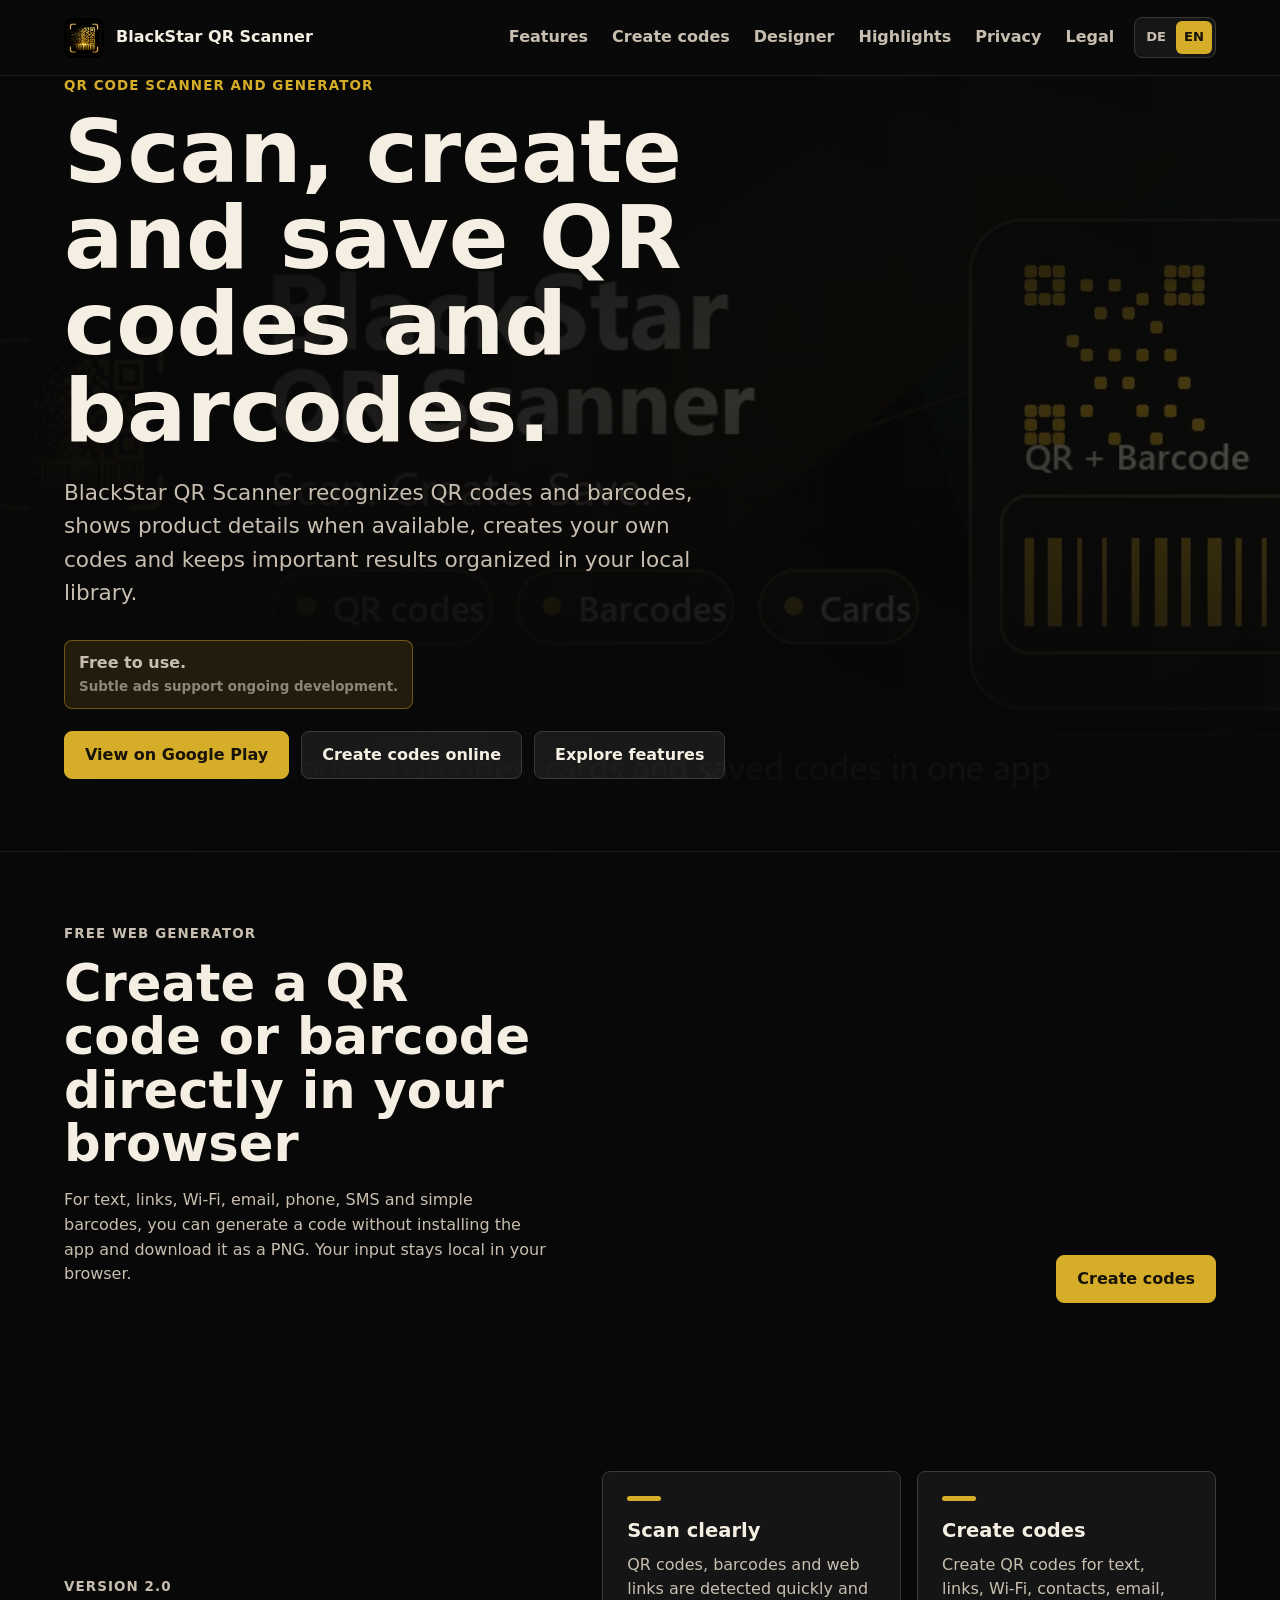
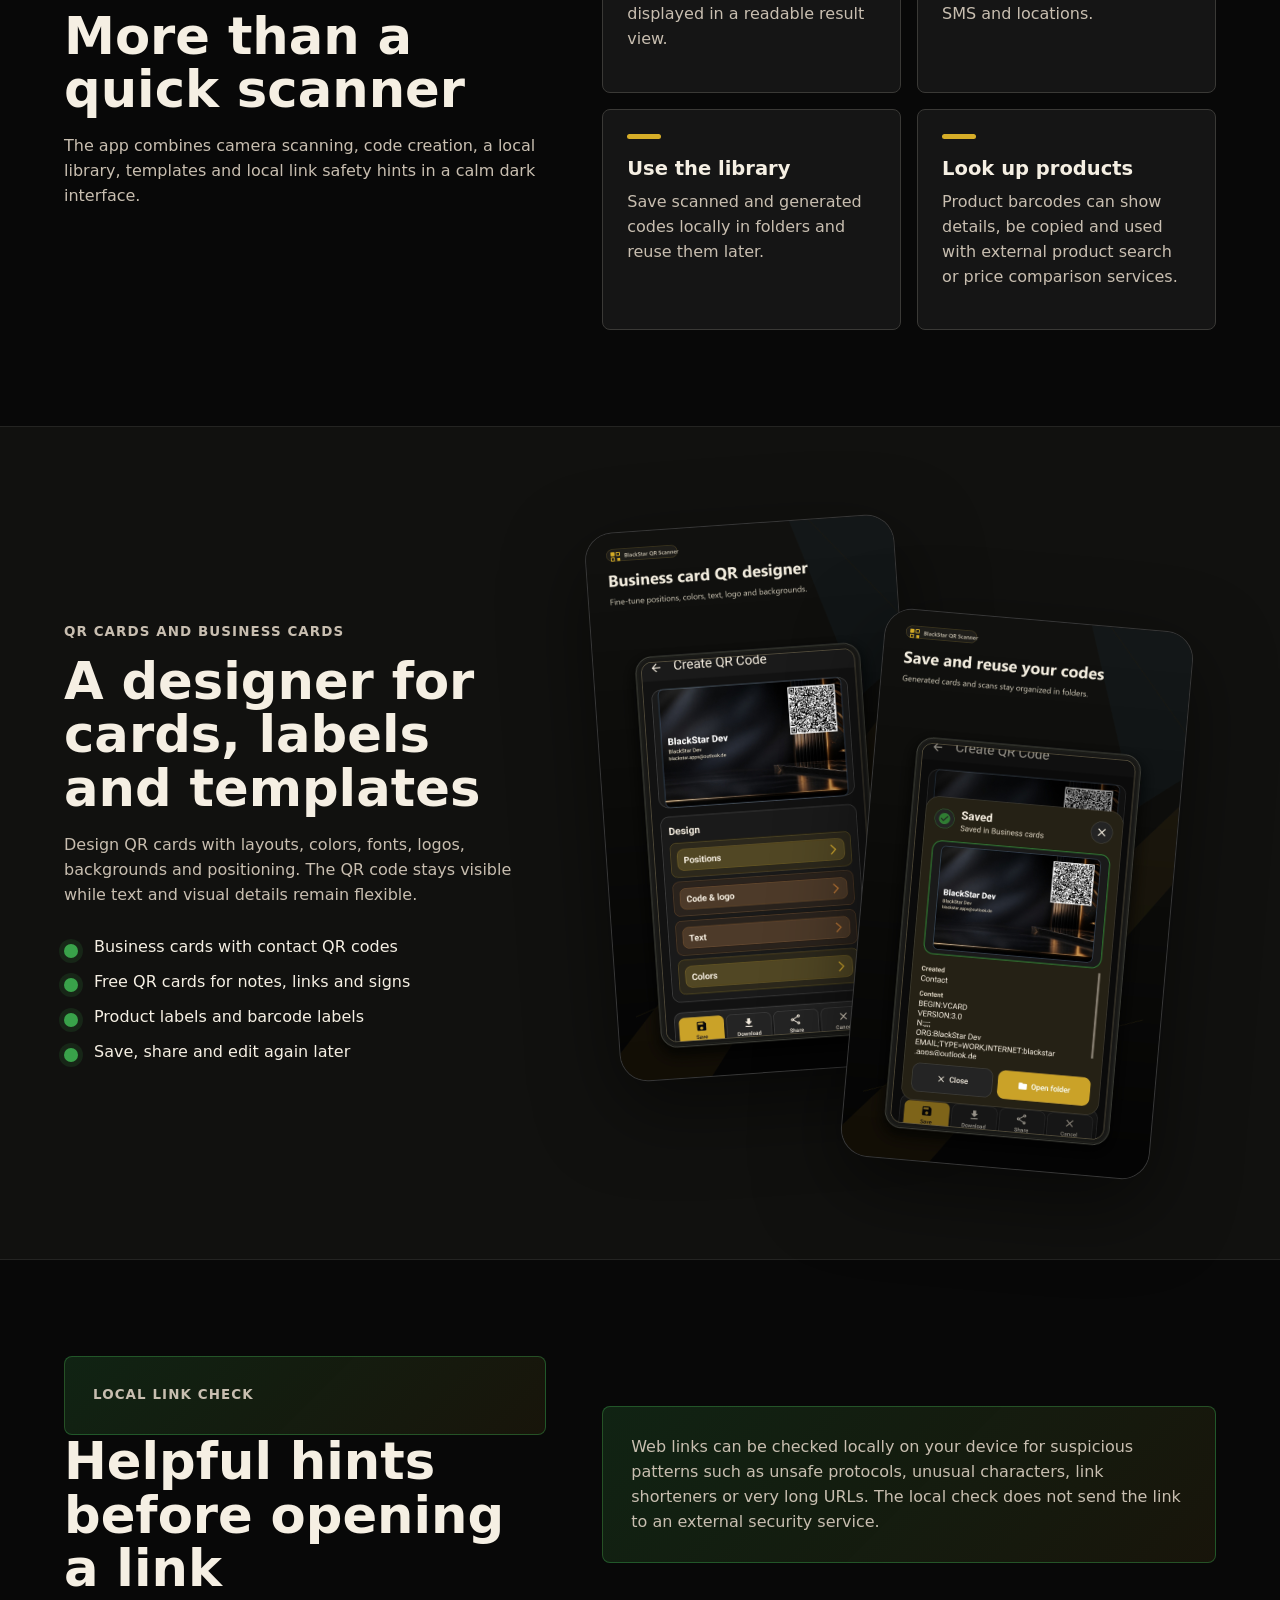
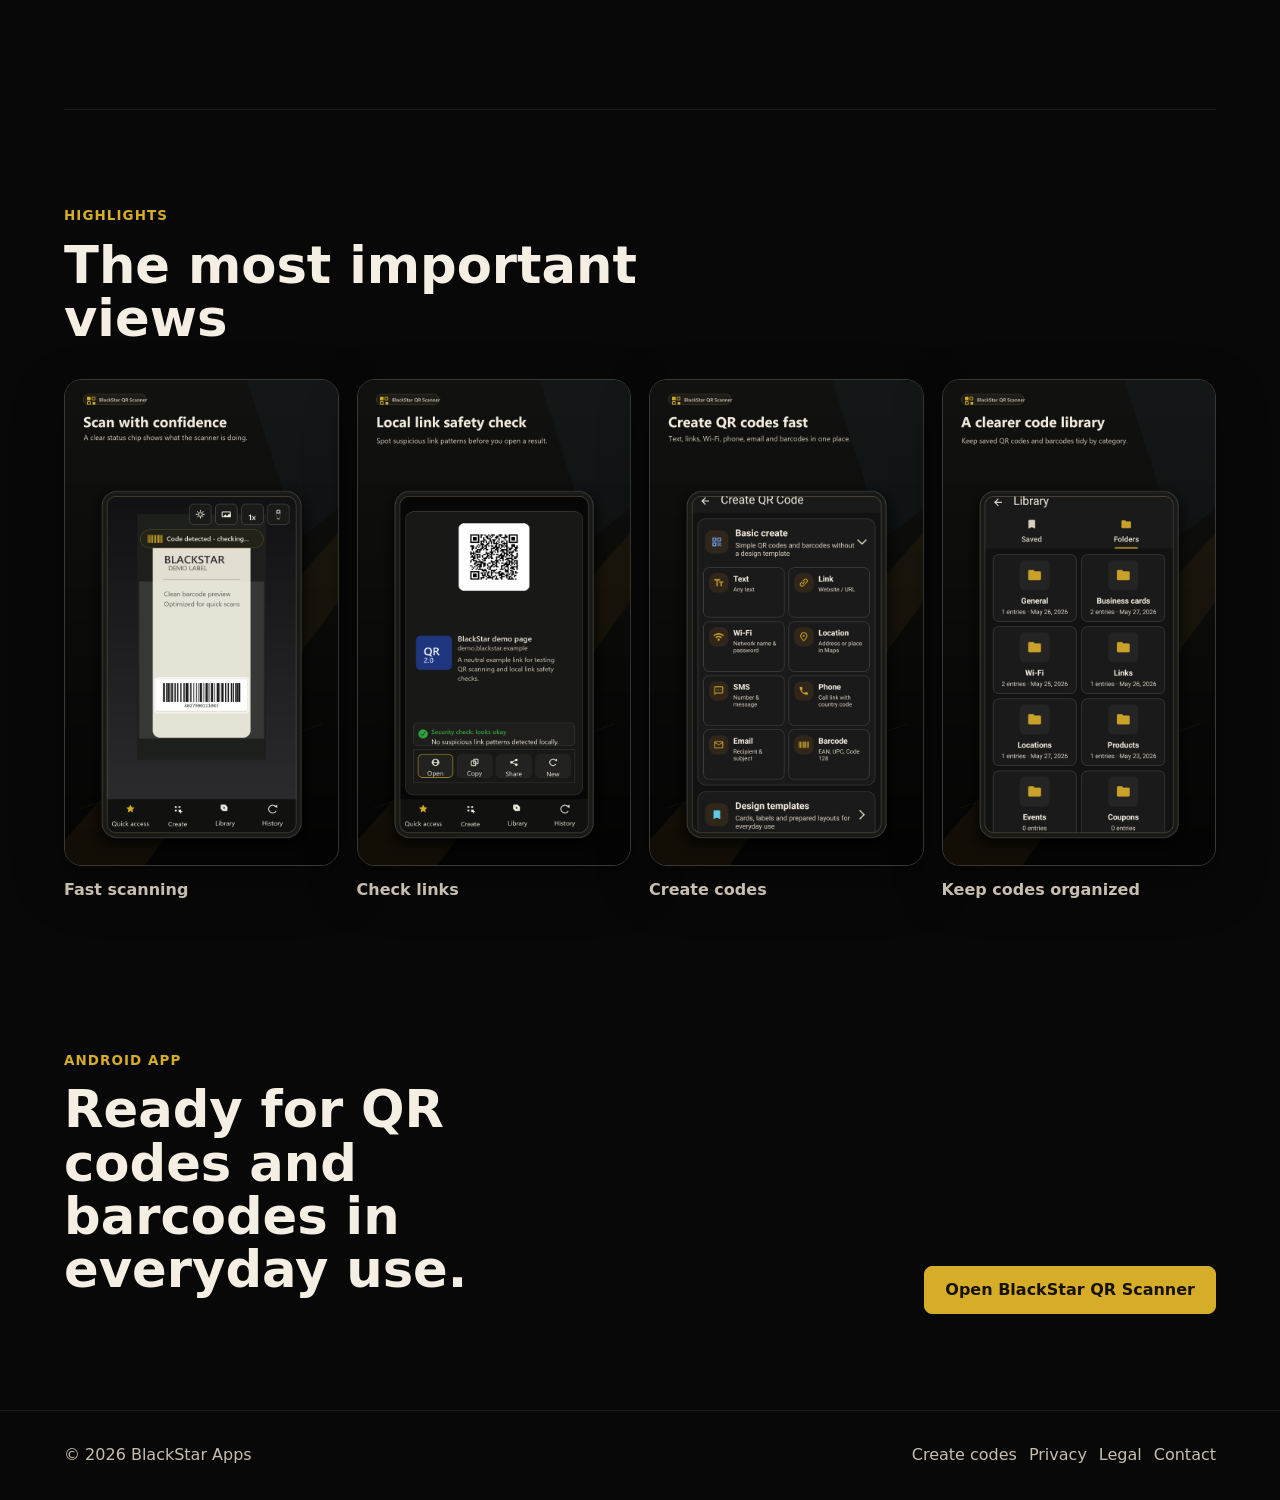
==== en/index.html @ 7187134f "Improve search metadata" ====
<!doctype html>
<html lang="en">
<head>
  <meta charset="utf-8">
  <meta name="viewport" content="width=device-width, initial-scale=1">
  <title>BlackStar QR Scanner - Scan and create QR codes and barcodes</title>
  <meta name="description" content="BlackStar QR Scanner is an Android app for scanning, creating, saving and reusing QR codes and barcodes.">
  <meta name="robots" content="index, follow">
  <meta name="theme-color" content="#0c0c0c">
  <link rel="canonical" href="https://blackstar-apps.de/en/">
  <link rel="alternate" hreflang="de" href="https://blackstar-apps.de/">
  <link rel="alternate" hreflang="en" href="https://blackstar-apps.de/en/">
  <link rel="alternate" hreflang="x-default" href="https://blackstar-apps.de/">
  <meta property="og:type" content="website">
  <meta property="og:site_name" content="BlackStar Apps">
  <meta property="og:locale" content="en_US">
  <meta property="og:locale:alternate" content="de_DE">
  <meta property="og:title" content="BlackStar QR Scanner - Scan and create QR codes and barcodes">
  <meta property="og:description" content="Free Android app for scanning, creating, saving and reusing QR codes and barcodes.">
  <meta property="og:url" content="https://blackstar-apps.de/en/">
  <meta property="og:image" content="https://blackstar-apps.de/assets/img/feature-en-unified.jpg">
  <meta name="twitter:card" content="summary_large_image">
  <meta name="twitter:title" content="BlackStar QR Scanner">
  <meta name="twitter:description" content="Scan, create and save QR codes and barcodes.">
  <meta name="twitter:image" content="https://blackstar-apps.de/assets/img/feature-en-unified.jpg">
  <link rel="icon" href="../assets/img/app-icon.png">
  <link rel="stylesheet" href="../assets/styles.css">
  <script type="application/ld+json">
  {
    "@context": "https://schema.org",
    "@graph": [
      {
        "@type": "Organization",
        "@id": "https://blackstar-apps.de/#organization",
        "name": "BlackStar Apps",
        "url": "https://blackstar-apps.de/",
        "logo": "https://blackstar-apps.de/assets/img/app-icon.png",
        "email": "blackstar.apps@outlook.de"
      },
      {
        "@type": "WebSite",
        "@id": "https://blackstar-apps.de/#website",
        "url": "https://blackstar-apps.de/",
        "name": "BlackStar Apps",
        "inLanguage": "en",
        "publisher": {
          "@id": "https://blackstar-apps.de/#organization"
        }
      },
      {
        "@type": "MobileApplication",
        "@id": "https://blackstar-apps.de/#blackstar-qr-scanner",
        "name": "BlackStar QR Scanner",
        "operatingSystem": "Android",
        "applicationCategory": "UtilitiesApplication",
        "description": "Android app for scanning, creating, saving and reusing QR codes and barcodes.",
        "isAccessibleForFree": true,
        "url": "https://blackstar-apps.de/en/",
        "downloadUrl": "https://play.google.com/store/apps/details?id=de.blackstar.qrscanner",
        "publisher": {
          "@id": "https://blackstar-apps.de/#organization"
        }
      }
    ]
  }
  </script>
</head>
<body>
  <header class="site-header">
    <a class="brand" href="index.html" aria-label="BlackStar QR Scanner home">
      <img src="../assets/img/app-icon.png" alt="" width="40" height="40">
      <span>BlackStar QR Scanner</span>
    </a>
    <button class="nav-toggle" type="button" aria-expanded="false" aria-controls="site-nav">
      <span></span>
      <span></span>
      <span></span>
    </button>
    <nav id="site-nav" class="site-nav" aria-label="Main navigation">
      <a href="#features">Features</a>
      <a href="qr-code-generator.html">Create codes</a>
      <a href="#designer">Designer</a>
      <a href="#screenshots">Highlights</a>
      <a href="privacy.html">Privacy</a>
      <a href="legal.html">Legal</a>
    </nav>
    <div class="language-switch" aria-label="Language">
      <a href="../index.html">DE</a>
      <a href="index.html" aria-current="true">EN</a>
    </div>
  </header>

  <main>
    <section class="hero">
      <picture class="hero-bg">
        <source srcset="../assets/img/feature-en-unified.jpg" media="(min-width: 760px)">
        <img src="../assets/img/feature-en-unified.jpg" alt="">
      </picture>
      <div class="hero-overlay"></div>
      <div class="hero-content">
        <p class="eyebrow">QR code scanner and generator</p>
        <h1>Scan, create and save QR codes and barcodes.</h1>
        <p class="hero-copy">
          BlackStar QR Scanner recognizes QR codes and barcodes, shows product details
          when available, creates your own codes and keeps important results organized
          in your local library.
        </p>
        <p class="free-note">
          <span>Free to use.</span>
          <small>Subtle ads support ongoing development.</small>
        </p>
        <div class="hero-actions">
          <a class="button primary" href="https://play.google.com/store/apps/details?id=de.blackstar.qrscanner">View on Google Play</a>
          <a class="button secondary" href="qr-code-generator.html">Create codes online</a>
          <a class="button secondary" href="#features">Explore features</a>
        </div>
      </div>
    </section>

    <section class="section web-tool-teaser">
      <div>
        <p class="section-kicker">Free web generator</p>
        <h2>Create a QR code or barcode directly in your browser</h2>
        <p>
          For text, links, Wi-Fi, email, phone, SMS and simple barcodes, you can generate
          a code without installing the app and download it as a PNG.
          Your input stays local in your browser.
        </p>
      </div>
      <a class="button primary" href="qr-code-generator.html">Create codes</a>
    </section>

    <section id="features" class="section intro-grid">
      <div>
        <p class="section-kicker">Version 2.0</p>
        <h2>More than a quick scanner</h2>
        <p>
          The app combines camera scanning, code creation, a local library, templates
          and local link safety hints in a calm dark interface.
        </p>
      </div>
      <div class="feature-list">
        <article>
          <h3>Scan clearly</h3>
          <p>QR codes, barcodes and web links are detected quickly and displayed in a readable result view.</p>
        </article>
        <article>
          <h3>Create codes</h3>
          <p>Create QR codes for text, links, Wi-Fi, contacts, email, SMS and locations.</p>
        </article>
        <article>
          <h3>Use the library</h3>
          <p>Save scanned and generated codes locally in folders and reuse them later.</p>
        </article>
        <article>
          <h3>Look up products</h3>
          <p>Product barcodes can show details, be copied and used with external product search or price comparison services.</p>
        </article>
      </div>
    </section>

    <section id="designer" class="section designer">
      <div class="designer-copy">
        <p class="section-kicker">QR cards and business cards</p>
        <h2>A designer for cards, labels and templates</h2>
        <p>
          Design QR cards with layouts, colors, fonts, logos, backgrounds and positioning.
          The QR code stays visible while text and visual details remain flexible.
        </p>
        <ul class="check-list">
          <li>Business cards with contact QR codes</li>
          <li>Free QR cards for notes, links and signs</li>
          <li>Product labels and barcode labels</li>
          <li>Save, share and edit again later</li>
        </ul>
      </div>
      <div class="phone-pair" aria-label="App previews">
        <img class="phone one" src="../assets/img/screen-business-card-designer-en.jpg" alt="Business card designer in BlackStar QR Scanner">
        <img class="phone two" src="../assets/img/screen-save-and-organize-en.jpg" alt="Saved QR business card">
      </div>
    </section>

    <section class="section safety">
      <div>
        <p class="section-kicker">Local link check</p>
        <h2>Helpful hints before opening a link</h2>
      </div>
      <p>
        Web links can be checked locally on your device for suspicious patterns such as
        unsafe protocols, unusual characters, link shorteners or very long URLs. The local
        check does not send the link to an external security service.
      </p>
    </section>

    <section id="screenshots" class="section screenshot-section">
      <div class="section-heading">
        <p class="section-kicker">Highlights</p>
        <h2>The most important views</h2>
      </div>
      <div class="screenshots">
        <figure>
          <img src="../assets/img/screen-scan-status-en.jpg" alt="Scanner with detected barcode status">
          <figcaption>Fast scanning</figcaption>
        </figure>
        <figure>
          <img src="../assets/img/screen-local-safety-check-en.jpg" alt="Result screen with local security check">
          <figcaption>Check links</figcaption>
        </figure>
        <figure>
          <img src="../assets/img/screen-create-any-code-en.jpg" alt="Code creation with multiple code types">
          <figcaption>Create codes</figcaption>
        </figure>
        <figure>
          <img src="../assets/img/screen-library-folders-en.jpg" alt="Library with folders">
          <figcaption>Keep codes organized</figcaption>
        </figure>
      </div>
    </section>

    <section class="section cta">
      <div>
        <p class="section-kicker">Android app</p>
        <h2>Ready for QR codes and barcodes in everyday use.</h2>
      </div>
      <a class="button primary" href="https://play.google.com/store/apps/details?id=de.blackstar.qrscanner">Open BlackStar QR Scanner</a>
    </section>
  </main>

  <footer class="site-footer">
    <p>&copy; <span id="year"></span> BlackStar Apps</p>
    <div>
      <a href="qr-code-generator.html">Create codes</a>
      <a href="privacy.html">Privacy</a>
      <a href="legal.html">Legal</a>
      <a href="mailto:blackstar.apps@outlook.de">Contact</a>
    </div>
  </footer>

  <script src="../assets/app.js"></script>
</body>
</html>
---- assets/styles.css ----
:root {
  color-scheme: dark;
  --bg: #080808;
  --surface: #151515;
  --surface-strong: #1d1d1d;
  --text: #f5efe3;
  --muted: #c8beb0;
  --subtle: #8d857a;
  --line: #3a3936;
  --gold: #d6ad28;
  --gold-soft: #756019;
  --green: #39a24a;
  --shadow: 0 28px 80px rgba(0, 0, 0, .5);
  --radius: 8px;
  font-family: Inter, ui-sans-serif, system-ui, -apple-system, BlinkMacSystemFont, "Segoe UI", sans-serif;
}

* {
  box-sizing: border-box;
}

html {
  scroll-behavior: smooth;
}

body {
  margin: 0;
  background: var(--bg);
  color: var(--text);
  line-height: 1.55;
}

img {
  display: block;
  max-width: 100%;
}

a {
  color: inherit;
}

.site-header {
  position: sticky;
  top: 0;
  z-index: 20;
  display: flex;
  align-items: center;
  justify-content: flex-start;
  gap: 20px;
  min-height: 76px;
  padding: 0 5vw;
  background: rgba(10, 10, 10, .86);
  border-bottom: 1px solid rgba(255, 255, 255, .08);
  backdrop-filter: blur(16px);
}

.brand {
  order: 1;
  display: inline-flex;
  align-items: center;
  gap: 12px;
  margin-right: auto;
  color: var(--text);
  font-weight: 800;
  text-decoration: none;
}

.brand img {
  border-radius: 8px;
}

.site-nav {
  order: 2;
  display: flex;
  align-items: center;
  gap: 24px;
  color: var(--muted);
  font-weight: 650;
}

.site-nav a {
  text-decoration: none;
}

.site-nav a:hover,
.site-nav a[aria-current="page"] {
  color: var(--gold);
}

.language-switch {
  order: 3;
  display: inline-flex;
  align-items: center;
  gap: 2px;
  padding: 3px;
  border: 1px solid var(--line);
  border-radius: var(--radius);
  background: rgba(255, 255, 255, .05);
  color: var(--muted);
  font-size: .82rem;
  font-weight: 850;
}

.language-switch a {
  min-width: 34px;
  padding: 6px 8px;
  border-radius: 6px;
  text-align: center;
  text-decoration: none;
}

.language-switch a:hover {
  color: var(--text);
}

.language-switch a[aria-current="true"] {
  background: var(--gold);
  color: #171309;
}

.nav-toggle {
  order: 4;
  display: none;
  width: 44px;
  height: 44px;
  border: 1px solid var(--line);
  border-radius: var(--radius);
  background: var(--surface);
}

.nav-toggle span {
  display: block;
  width: 18px;
  height: 2px;
  margin: 4px auto;
  background: var(--text);
}

.hero {
  position: relative;
  min-height: min(760px, calc(100vh - 24px));
  overflow: hidden;
  display: grid;
  align-items: end;
  padding: 0 5vw 72px;
  border-bottom: 1px solid rgba(255, 255, 255, .08);
}

.hero-bg,
.hero-bg img,
.hero-overlay {
  position: absolute;
  inset: 0;
}

.hero-bg img {
  width: 100%;
  height: 100%;
  object-fit: cover;
  opacity: .58;
  filter: saturate(1.08) contrast(1.08);
}

.hero-overlay {
  background:
    linear-gradient(90deg, rgba(8, 8, 8, .96) 0%, rgba(8, 8, 8, .78) 42%, rgba(8, 8, 8, .38) 100%),
    linear-gradient(0deg, rgba(8, 8, 8, .96) 0%, rgba(8, 8, 8, .12) 58%, rgba(8, 8, 8, .78) 100%);
}

.hero-content {
  position: relative;
  width: min(760px, 100%);
}

.eyebrow,
.section-kicker {
  margin: 0 0 12px;
  color: var(--gold);
  font-size: .84rem;
  font-weight: 850;
  letter-spacing: .08em;
  text-transform: uppercase;
}

h1,
h2,
h3,
p {
  margin-top: 0;
}

h1 {
  margin-bottom: 22px;
  font-size: clamp(2.6rem, 7vw, 5.5rem);
  line-height: .98;
  letter-spacing: 0;
}

h2 {
  margin-bottom: 18px;
  font-size: clamp(2rem, 4vw, 3.5rem);
  line-height: 1.04;
  letter-spacing: 0;
}

h3 {
  margin-bottom: 10px;
  font-size: 1.22rem;
  line-height: 1.2;
}

.hero-copy {
  width: min(660px, 100%);
  margin-bottom: 30px;
  color: var(--muted);
  font-size: clamp(1.05rem, 2vw, 1.35rem);
}

.free-note,
.tool-note,
.qr-status {
  color: var(--muted);
}

.free-note {
  display: inline-grid;
  gap: 2px;
  width: fit-content;
  max-width: 100%;
  margin: 0 0 22px;
  padding: 10px 14px;
  background: rgba(214, 173, 40, .12);
  border: 1px solid rgba(214, 173, 40, .42);
  border-radius: var(--radius);
  font-weight: 750;
}

.free-note small {
  color: var(--subtle);
  font-size: .84rem;
  font-weight: 650;
}

.hero-actions,
.tool-actions,
.site-footer div {
  display: flex;
  flex-wrap: wrap;
  gap: 12px;
}

.button {
  display: inline-flex;
  align-items: center;
  justify-content: center;
  min-height: 48px;
  padding: 0 20px;
  border: 1px solid var(--line);
  border-radius: var(--radius);
  cursor: pointer;
  font: inherit;
  font-weight: 850;
  text-decoration: none;
}

.button.primary {
  background: var(--gold);
  border-color: var(--gold);
  color: #171309;
}

.button.secondary {
  background: rgba(255, 255, 255, .07);
  color: var(--text);
}

.button.disabled {
  pointer-events: none;
  opacity: .48;
}

.section {
  width: min(1180px, 90vw);
  margin: 0 auto;
  padding: 96px 0;
}

.intro-grid,
.designer,
.safety,
.web-tool-teaser,
.qr-tool,
.cta {
  display: grid;
  grid-template-columns: minmax(0, .88fr) minmax(0, 1.12fr);
  gap: 56px;
  align-items: center;
}

.intro-grid p,
.designer-copy p,
.safety p,
.web-tool-teaser p,
.document p,
.document li {
  color: var(--muted);
}

.web-tool-teaser {
  align-items: end;
  padding-top: 72px;
  padding-bottom: 72px;
}

.web-tool-teaser .button {
  justify-self: end;
}

.feature-list {
  display: grid;
  grid-template-columns: repeat(2, minmax(0, 1fr));
  gap: 16px;
}

.feature-list article {
  min-height: 180px;
  padding: 24px;
  background: var(--surface);
  border: 1px solid var(--line);
  border-radius: var(--radius);
}

.feature-list article h3::before {
  content: "";
  display: block;
  width: 34px;
  height: 5px;
  margin-bottom: 18px;
  border-radius: 999px;
  background: var(--gold);
}

.designer {
  width: 100%;
  max-width: none;
  padding: 96px 5vw;
  background: #11110f;
  border-top: 1px solid rgba(255, 255, 255, .08);
  border-bottom: 1px solid rgba(255, 255, 255, .08);
}

.designer-copy {
  max-width: 560px;
  justify-self: end;
}

.check-list {
  display: grid;
  gap: 10px;
  margin: 28px 0 0;
  padding: 0;
  list-style: none;
}

.check-list li {
  position: relative;
  padding-left: 30px;
}

.check-list li::before {
  content: "";
  position: absolute;
  left: 0;
  top: .52em;
  width: 14px;
  height: 14px;
  border-radius: 999px;
  background: var(--green);
  box-shadow: 0 0 0 5px rgba(57, 162, 74, .14);
}

.phone-pair {
  position: relative;
  min-height: 640px;
}

.phone {
  position: absolute;
  width: min(310px, 42vw);
  border-radius: 28px;
  border: 1px solid rgba(255, 255, 255, .16);
  box-shadow: var(--shadow);
  background: #111;
}

.phone.one {
  left: 0;
  top: 0;
  transform: rotate(-4deg);
}

.phone.two {
  left: 260px;
  top: 96px;
  transform: rotate(5deg);
}

.safety {
  border-bottom: 1px solid rgba(255, 255, 255, .08);
}

.safety p {
  margin: 0;
  padding: 28px;
  border: 1px solid rgba(57, 162, 74, .42);
  border-radius: var(--radius);
  background: linear-gradient(135deg, rgba(57, 162, 74, .18), rgba(214, 173, 40, .08));
}

.section-heading {
  max-width: 720px;
  margin-bottom: 34px;
}

.screenshots {
  display: grid;
  grid-template-columns: repeat(4, minmax(0, 1fr));
  gap: 18px;
}

.screenshots figure {
  margin: 0;
}

.screenshots img {
  width: 100%;
  border: 1px solid var(--line);
  border-radius: 18px;
  box-shadow: 0 18px 50px rgba(0, 0, 0, .35);
}

.screenshots figcaption {
  margin-top: 12px;
  color: var(--muted);
  font-weight: 750;
}

.cta {
  align-items: end;
  padding-top: 52px;
}

.cta .button {
  justify-self: end;
}

.site-footer {
  display: flex;
  justify-content: space-between;
  gap: 24px;
  padding: 32px 5vw;
  color: var(--muted);
  border-top: 1px solid rgba(255, 255, 255, .08);
}

.site-footer p {
  margin: 0;
}

.site-footer a {
  color: var(--muted);
  text-decoration: none;
}

.site-footer a:hover {
  color: var(--gold);
}

.document-page {
  min-height: calc(100vh - 76px);
  padding: 76px 5vw 96px;
  background:
    radial-gradient(circle at top right, rgba(214, 173, 40, .12), transparent 30vw),
    var(--bg);
}

.document {
  width: min(880px, 100%);
  margin: 0 auto;
  padding: clamp(28px, 5vw, 56px);
  background: var(--surface);
  border: 1px solid var(--line);
  border-radius: var(--radius);
}

.document h1 {
  font-size: clamp(2.1rem, 5vw, 3.7rem);
}

.document h2 {
  margin-top: 36px;
  font-size: 1.45rem;
}

.document ul {
  padding-left: 22px;
}

.document a {
  color: var(--gold);
}

.tool-hero {
  padding: 104px 5vw 52px;
  background:
    radial-gradient(circle at top right, rgba(214, 173, 40, .16), transparent 34vw),
    var(--bg);
}

.tool-hero h1,
.tool-hero p {
  width: min(820px, 100%);
}

.tool-hero p:not(.eyebrow) {
  color: var(--muted);
  font-size: clamp(1.05rem, 2vw, 1.28rem);
}

.qr-tool {
  align-items: start;
  padding-top: 44px;
}

.tool-panel,
.qr-preview-card {
  padding: clamp(22px, 4vw, 36px);
  background: var(--surface);
  border: 1px solid var(--line);
  border-radius: var(--radius);
}

.qr-form {
  display: grid;
  gap: 18px;
}

.qr-form label {
  display: grid;
  gap: 8px;
  color: var(--text);
  font-weight: 800;
}

.qr-form textarea,
.qr-form select,
.qr-form input {
  width: 100%;
  border: 1px solid var(--line);
  border-radius: var(--radius);
  background: #0f0f0f;
  color: var(--text);
  font: inherit;
}

.qr-form input {
  min-height: 48px;
  padding: 0 12px;
}

.qr-form textarea {
  min-height: 170px;
  padding: 14px;
  resize: vertical;
}

.qr-form textarea[rows="3"] {
  min-height: 110px;
}

.qr-form select {
  min-height: 48px;
  padding: 0 12px;
}

.form-grid {
  display: grid;
  grid-template-columns: repeat(2, minmax(0, 1fr));
  gap: 14px;
}

.wide-field {
  grid-column: 1 / -1;
}

.inline-check {
  display: flex !important;
  align-items: center;
  gap: 10px !important;
  min-height: 48px;
  align-self: end;
}

.inline-check input {
  width: 20px;
  min-height: 20px;
}

.field-hint {
  margin: 10px 0 0;
  color: var(--subtle);
  font-size: .94rem;
}

.char-counter {
  justify-self: end;
  margin-top: -2px;
  color: var(--subtle);
  font-size: .78rem;
  font-weight: 700;
}

.char-counter.is-full {
  color: var(--gold);
}

.code-form [hidden] {
  display: none !important;
}

.qr-output {
  display: grid;
  place-items: center;
  min-height: 340px;
  padding: 20px;
  background: #101010;
  border: 1px dashed var(--line);
  border-radius: var(--radius);
}

.qr-output canvas {
  width: min(100%, 420px);
  height: auto;
  border-radius: 4px;
}

.qr-output p {
  margin: 0;
  color: var(--subtle);
  text-align: center;
}

.qr-status {
  margin: 18px 0 0;
}

.qr-status.error {
  color: #ffb4a8;
}

.payload-preview {
  margin-top: 18px;
  padding: 16px;
  background: #101010;
  border: 1px solid var(--line);
  border-radius: var(--radius);
}

.payload-preview h3 {
  margin: 0 0 10px;
  font-size: 1rem;
}

.payload-preview pre {
  max-height: 220px;
  margin: 0;
  overflow: auto;
  color: var(--muted);
  font: .88rem/1.5 ui-monospace, SFMono-Regular, Consolas, "Liberation Mono", monospace;
  white-space: pre-wrap;
  overflow-wrap: anywhere;
}

.notice {
  padding: 18px;
  color: var(--muted);
  background: rgba(214, 173, 40, .12);
  border: 1px solid rgba(214, 173, 40, .42);
  border-radius: var(--radius);
}

@media (max-width: 940px) {
  .intro-grid,
  .designer,
  .safety,
  .web-tool-teaser,
  .qr-tool,
  .cta {
    grid-template-columns: 1fr;
  }

  .designer-copy {
    justify-self: start;
  }

  .phone-pair {
    min-height: 540px;
  }

  .phone.one {
    left: 3vw;
  }

  .phone.two {
    left: min(280px, 36vw);
  }

  .screenshots {
    grid-template-columns: repeat(2, minmax(0, 1fr));
  }

  .cta .button {
    justify-self: start;
  }

  .web-tool-teaser .button {
    justify-self: start;
  }
}

@media (max-width: 720px) {
  .site-header {
    min-height: 68px;
    gap: 10px;
    padding: 0 4vw;
  }

  .brand span {
    max-width: 42vw;
    overflow: hidden;
    text-overflow: ellipsis;
    white-space: nowrap;
  }

  .language-switch {
    font-size: .76rem;
  }

  .language-switch a {
    min-width: 30px;
    padding: 5px 6px;
  }

  .nav-toggle {
    display: block;
  }

  .site-nav {
    position: absolute;
    left: 5vw;
    right: 5vw;
    top: calc(100% + 10px);
    display: none;
    flex-direction: column;
    align-items: stretch;
    gap: 0;
    padding: 10px;
    background: var(--surface-strong);
    border: 1px solid var(--line);
    border-radius: var(--radius);
  }

  .site-nav.open {
    display: flex;
  }

  .site-nav a {
    padding: 12px;
  }

  .hero {
    min-height: 680px;
    padding-bottom: 48px;
  }

  .hero-overlay {
    background:
      linear-gradient(0deg, rgba(8, 8, 8, .98) 0%, rgba(8, 8, 8, .72) 64%, rgba(8, 8, 8, .52) 100%);
  }

  .feature-list,
  .screenshots {
    grid-template-columns: 1fr;
  }

  .form-grid {
    grid-template-columns: 1fr;
  }

  .section {
    padding: 68px 0;
  }

  .tool-hero {
    padding-top: 84px;
  }

  .designer {
    padding: 68px 5vw;
  }

  .phone-pair {
    display: grid;
    min-height: auto;
    gap: 18px;
  }

  .phone {
    position: static;
    width: min(360px, 100%);
    transform: none !important;
  }

  .site-footer {
    flex-direction: column;
  }
}
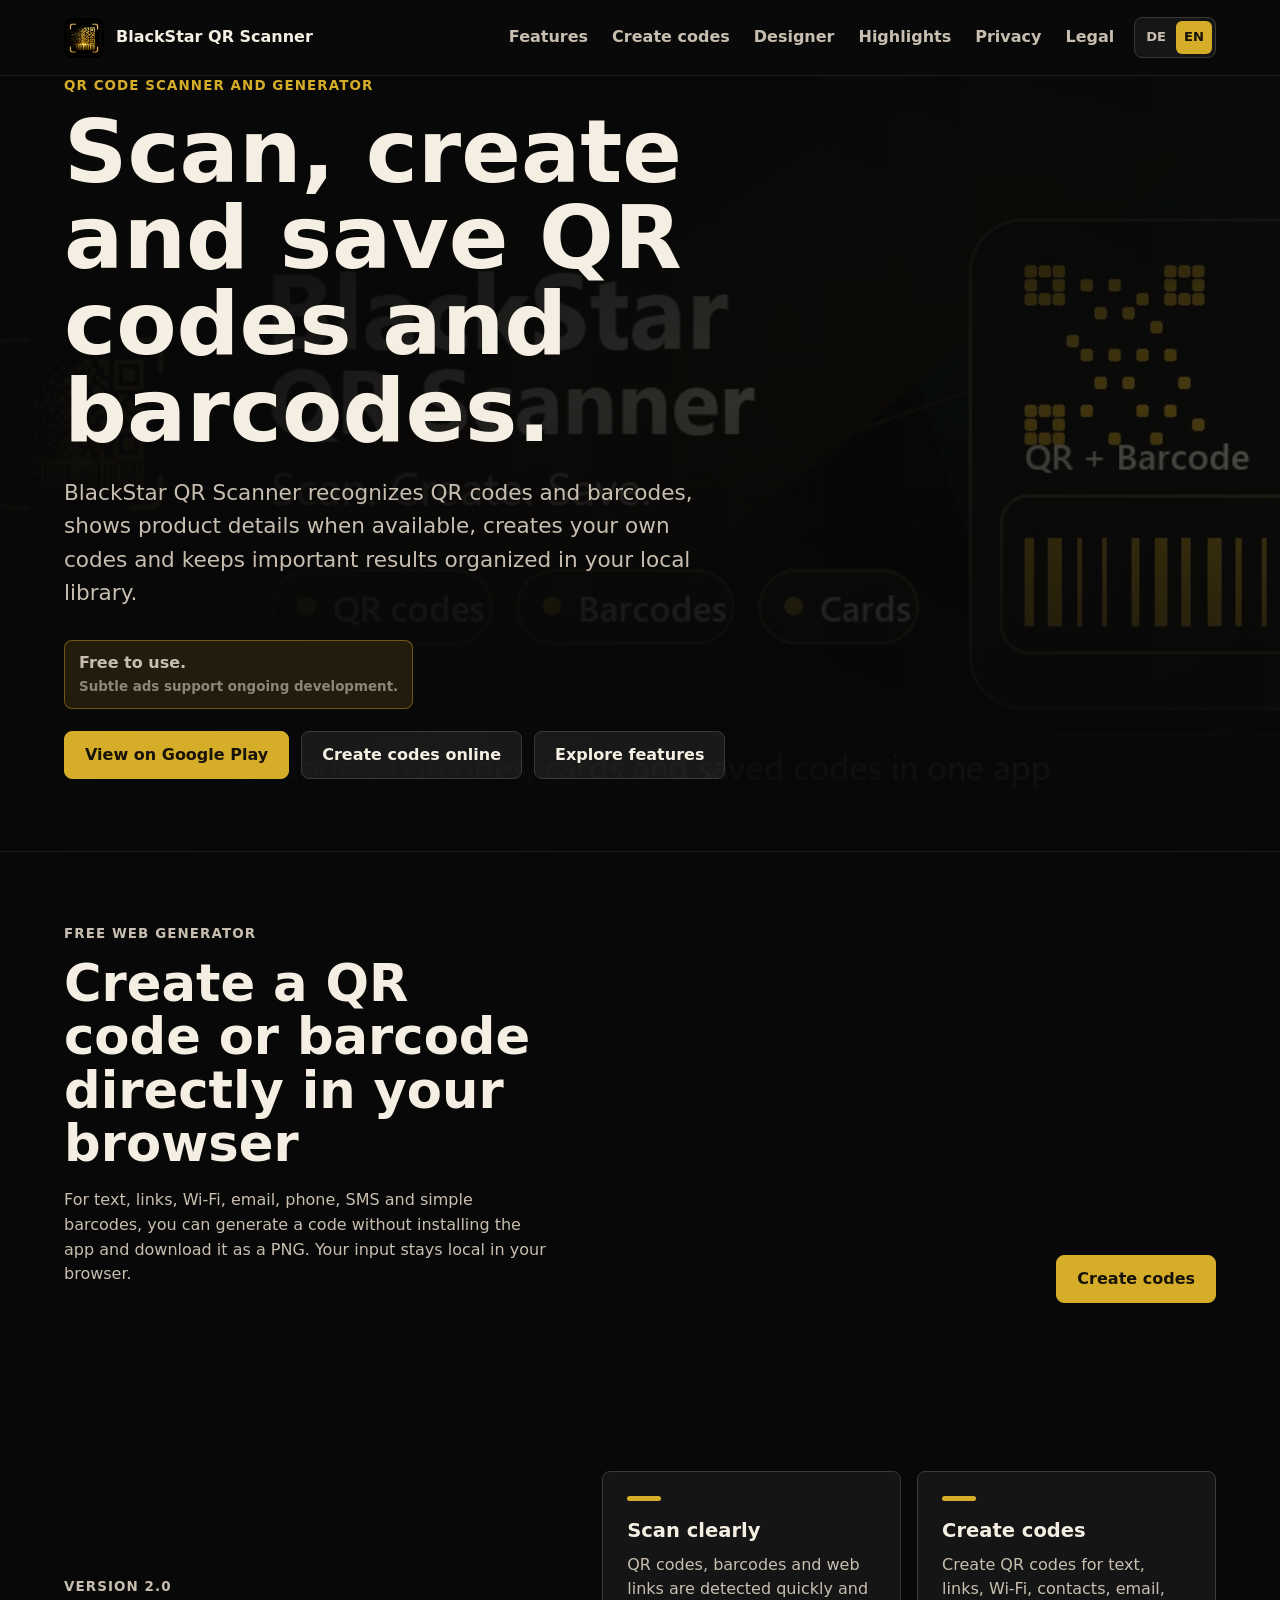
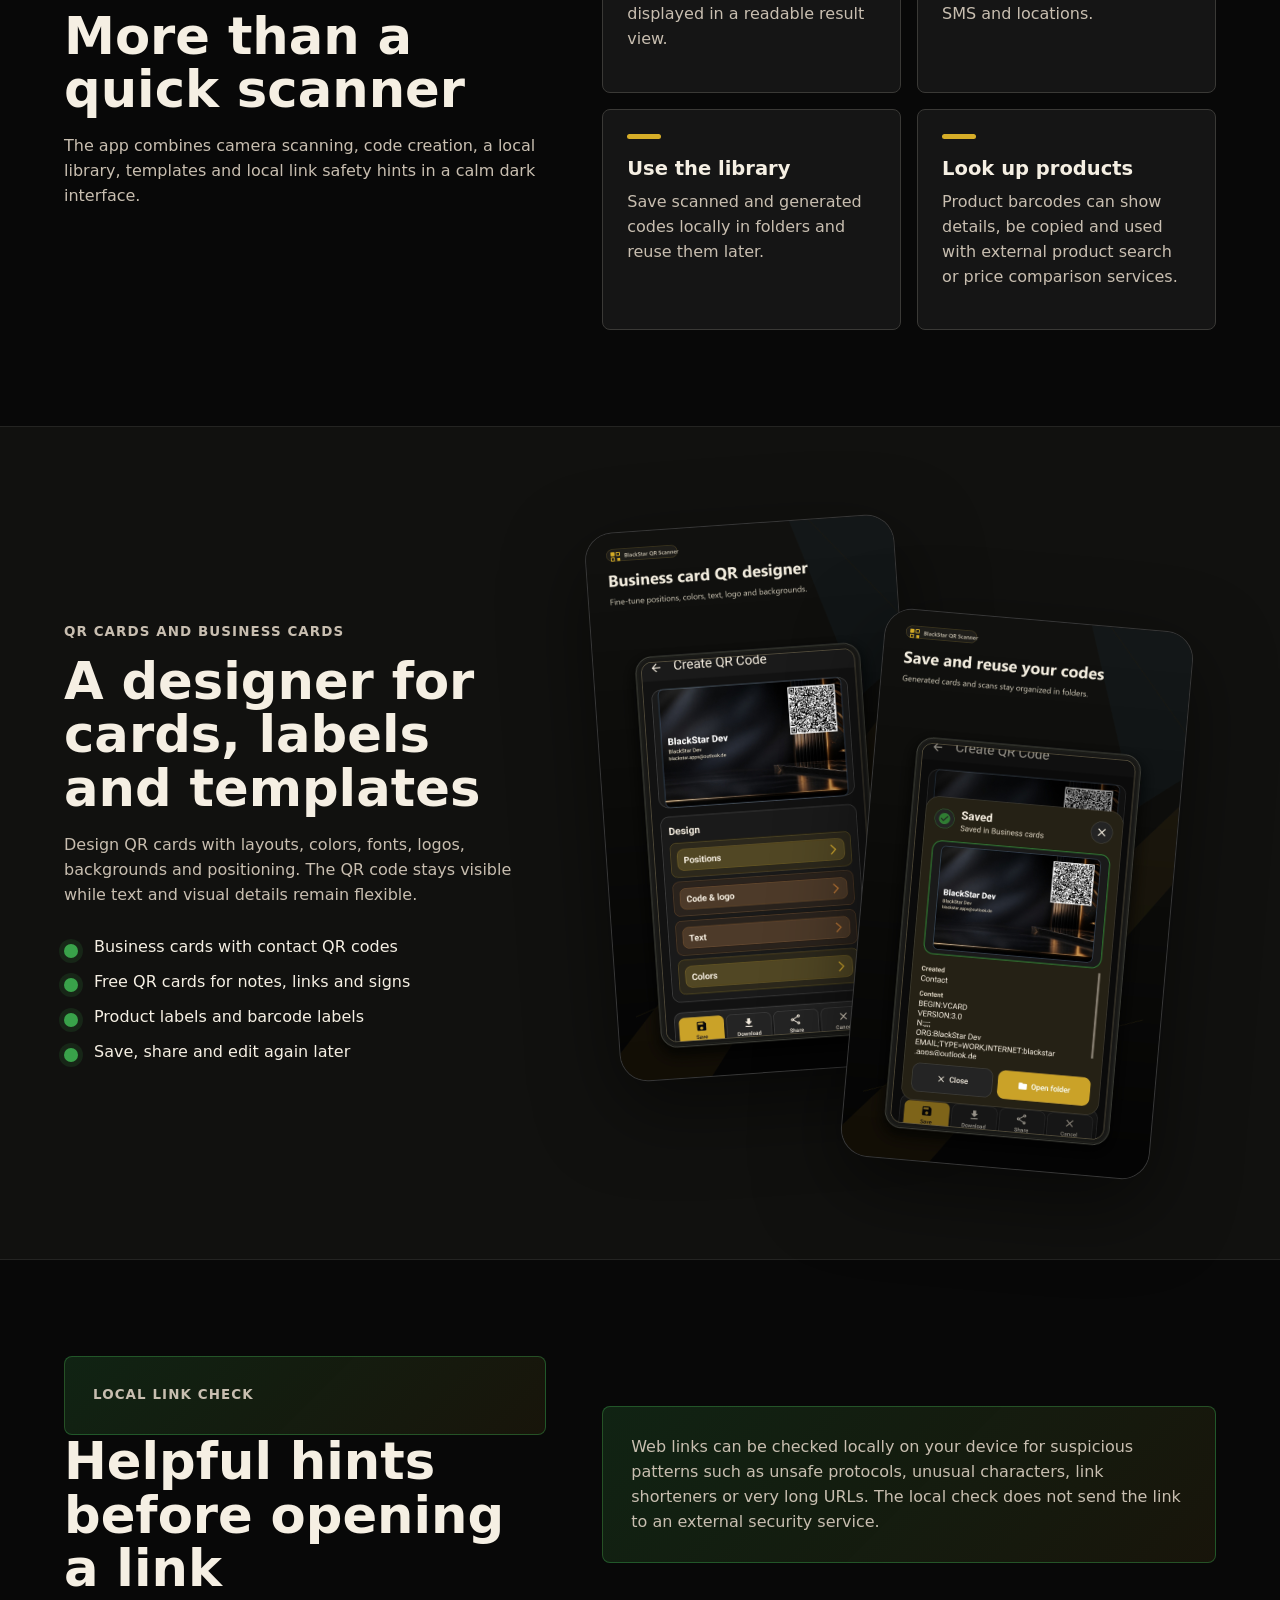
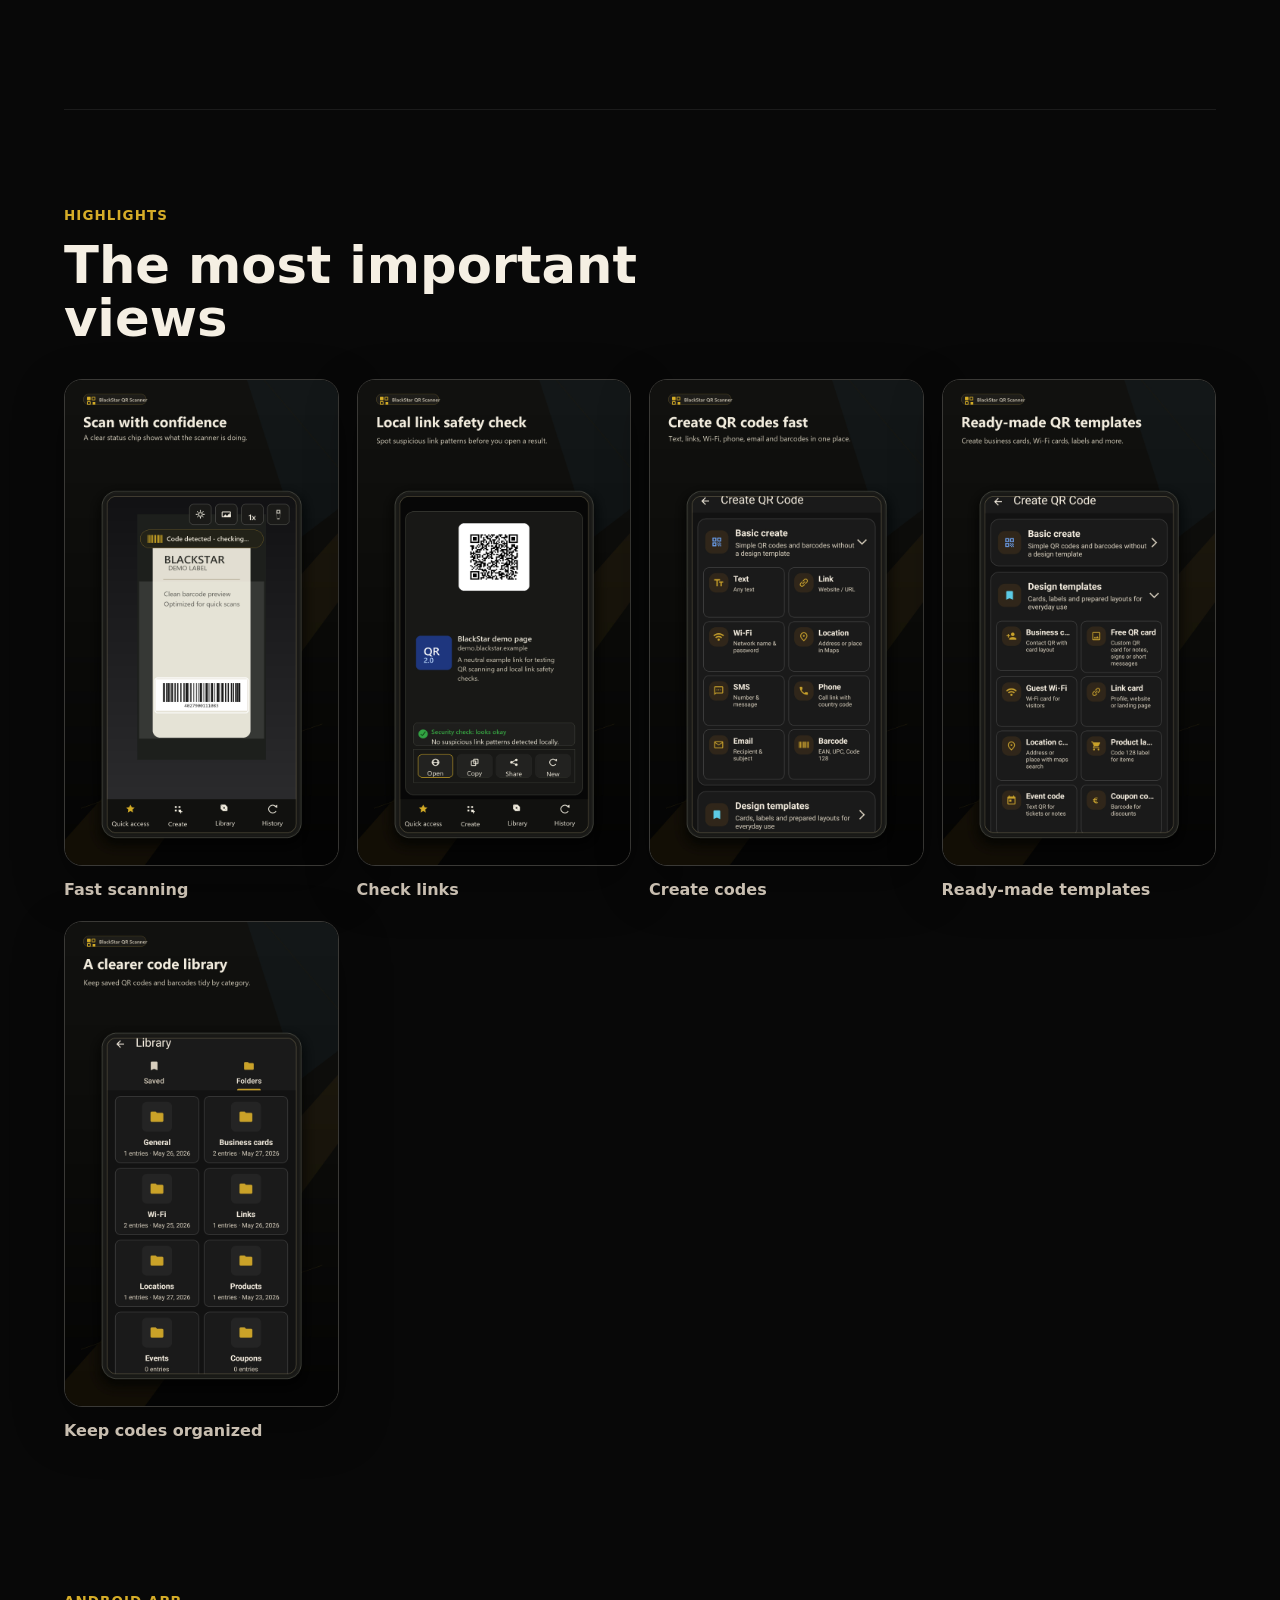
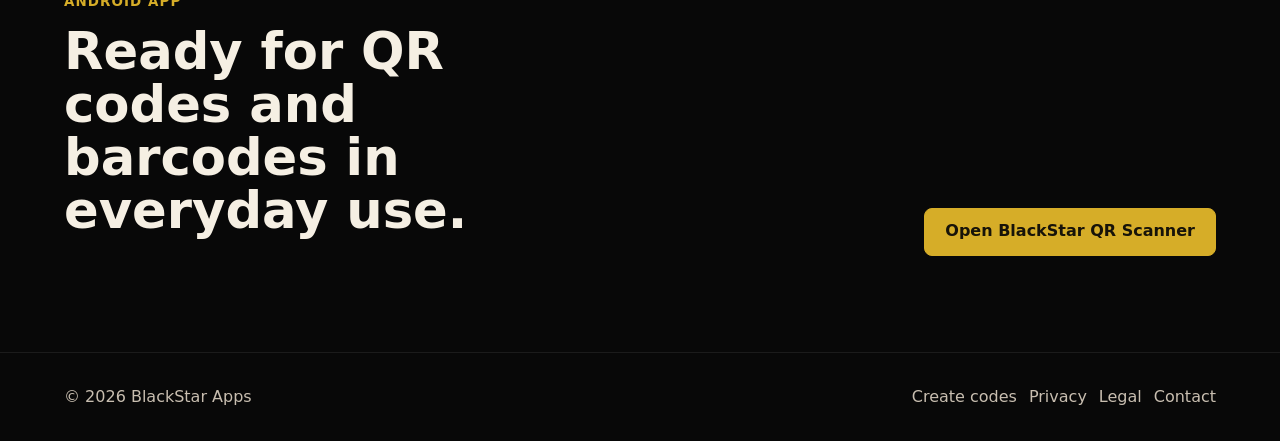
==== commit 96ecdd29: "Add template screenshot to website" ====
--- a/en/index.html
+++ b/en/index.html
@@ -211,6 +211,10 @@
           <figcaption>Create codes</figcaption>
         </figure>
         <figure>
+          <img src="../assets/img/screen-ready-made-templates-en.jpg" alt="Ready-made templates for QR cards and labels">
+          <figcaption>Ready-made templates</figcaption>
+        </figure>
+        <figure>
           <img src="../assets/img/screen-library-folders-en.jpg" alt="Library with folders">
           <figcaption>Keep codes organized</figcaption>
         </figure>
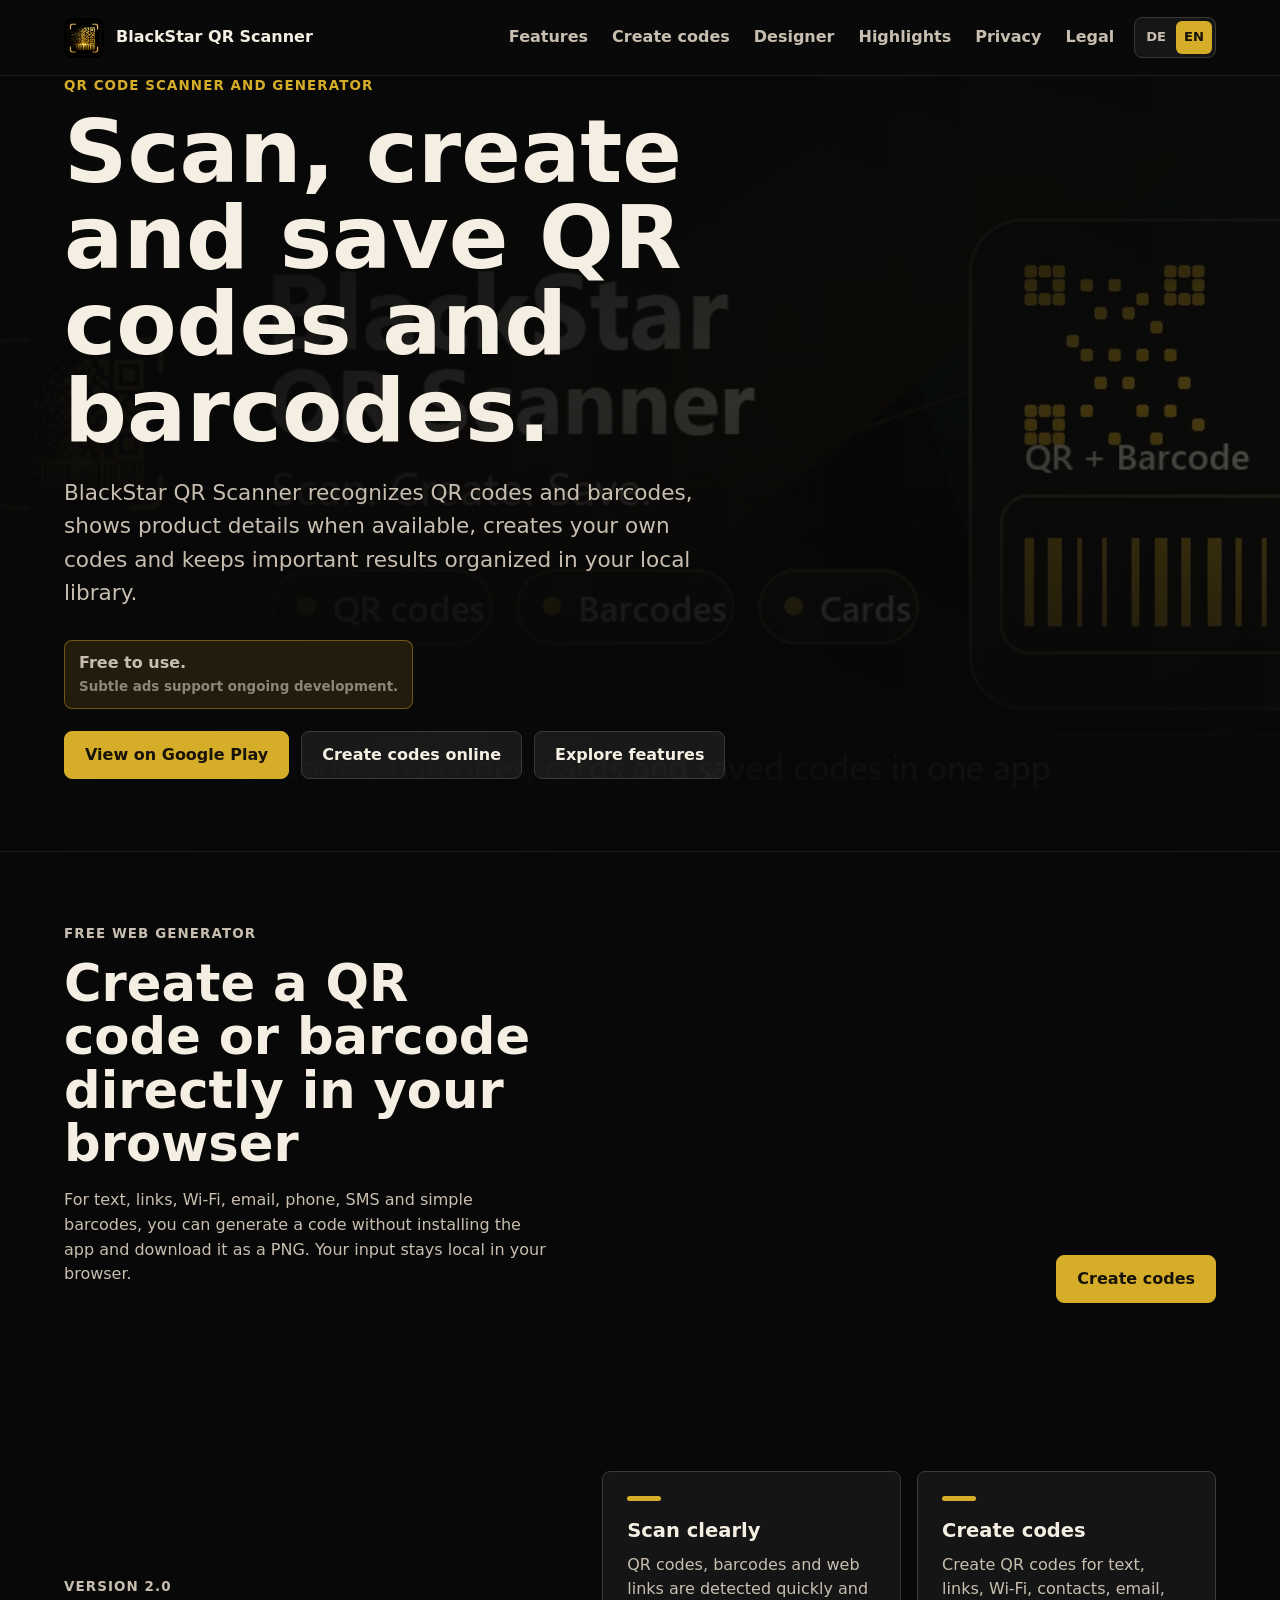
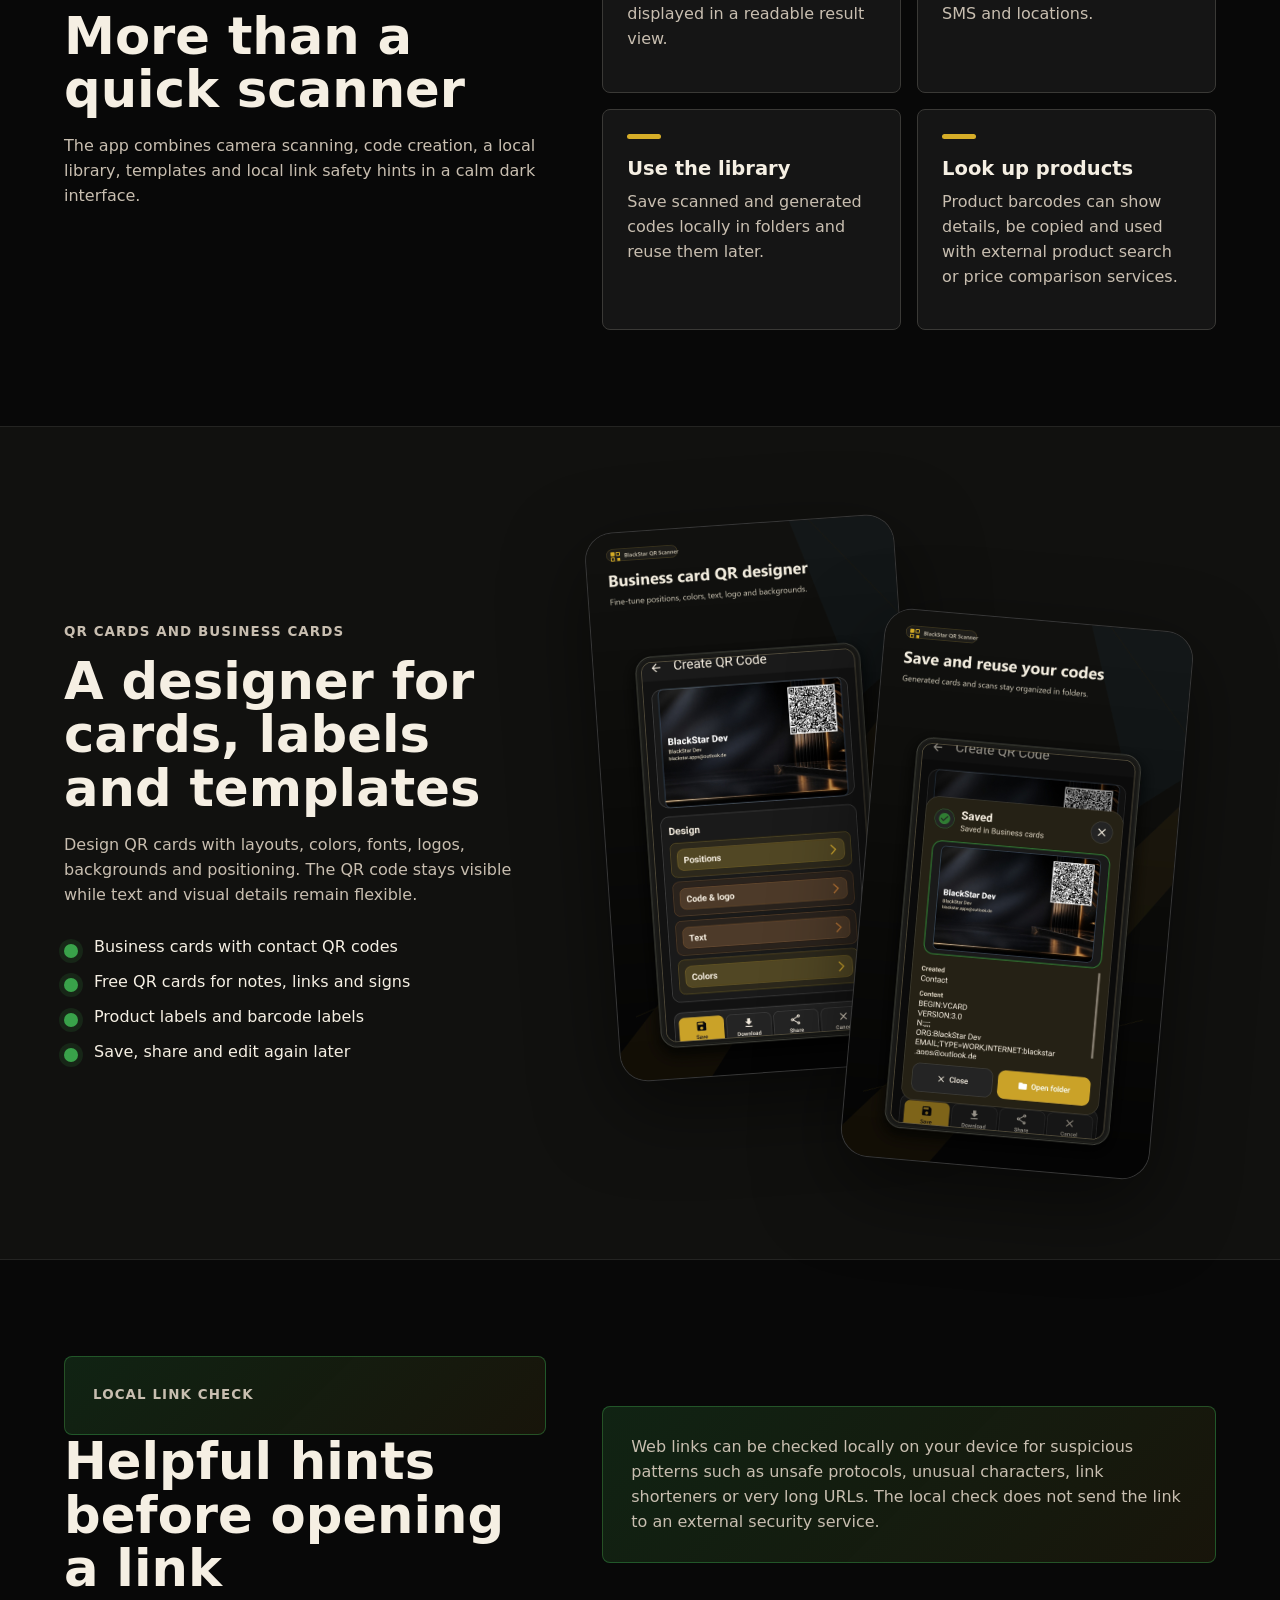
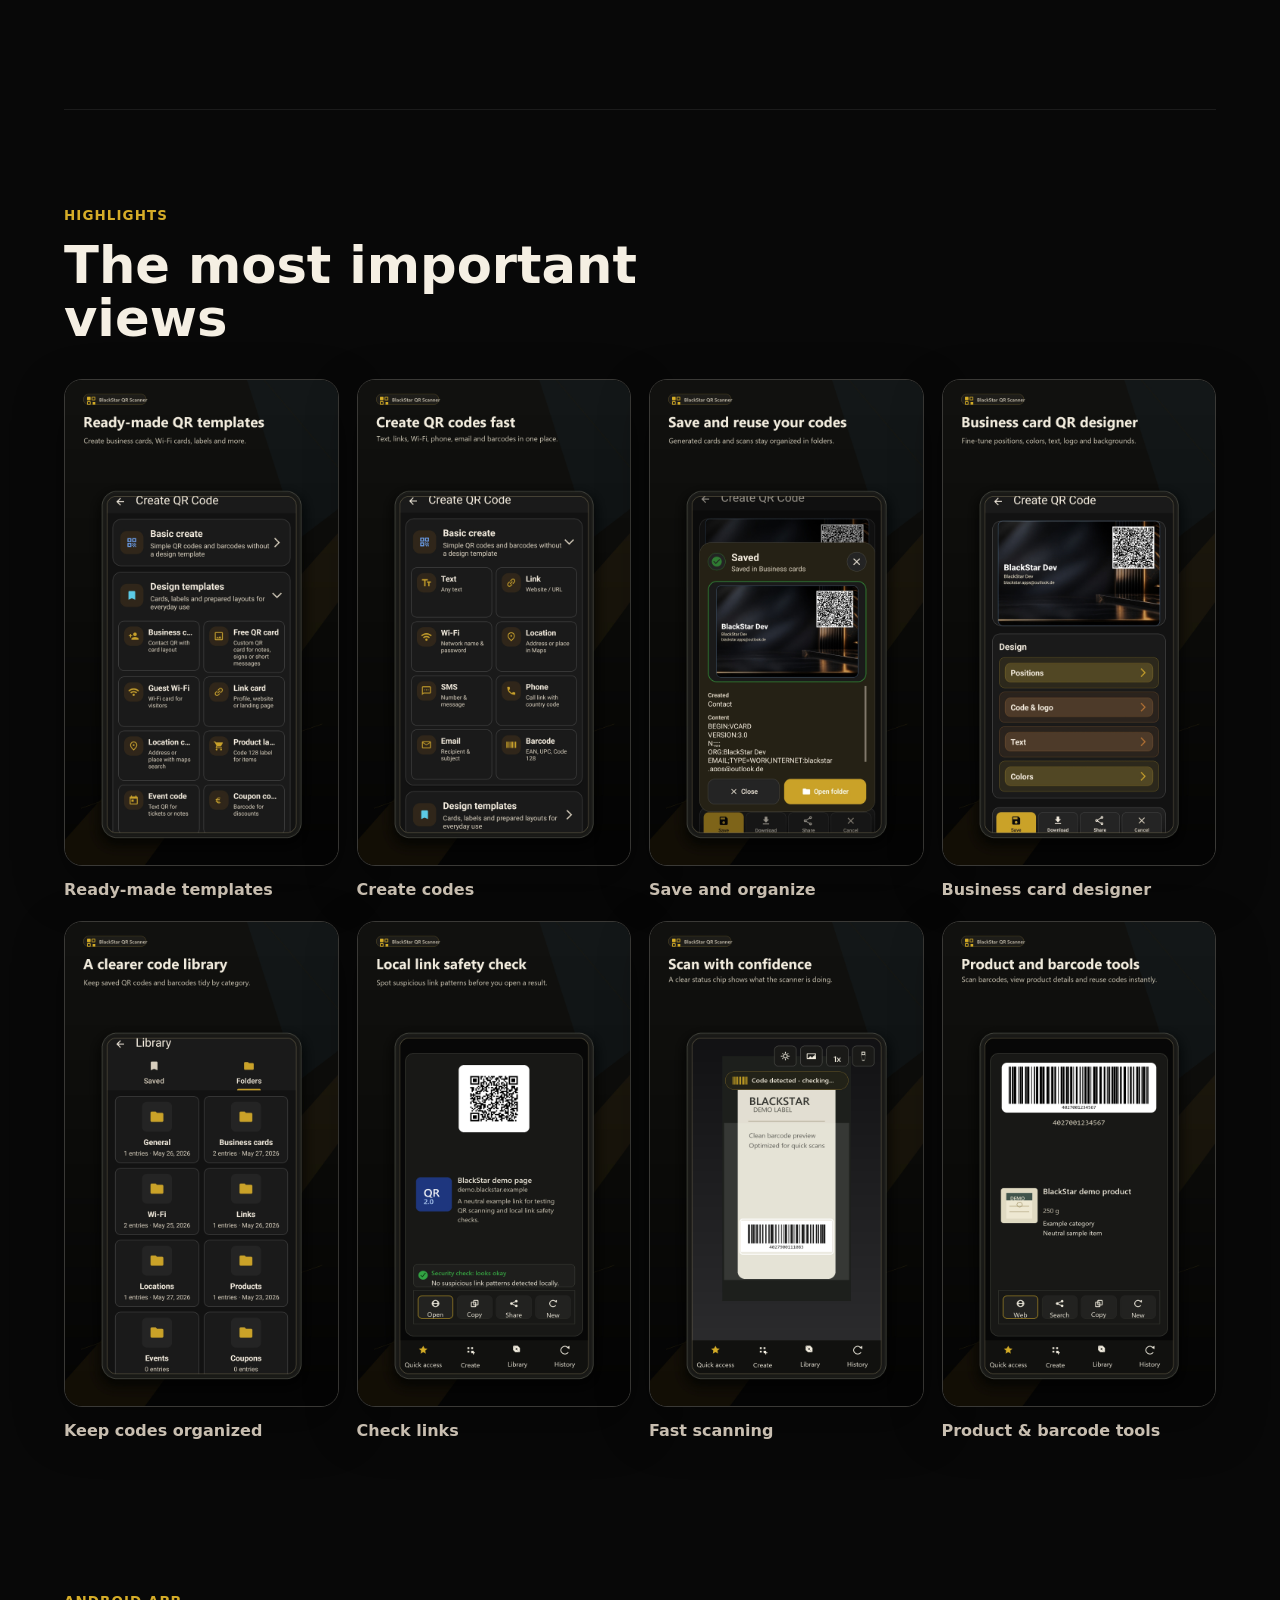
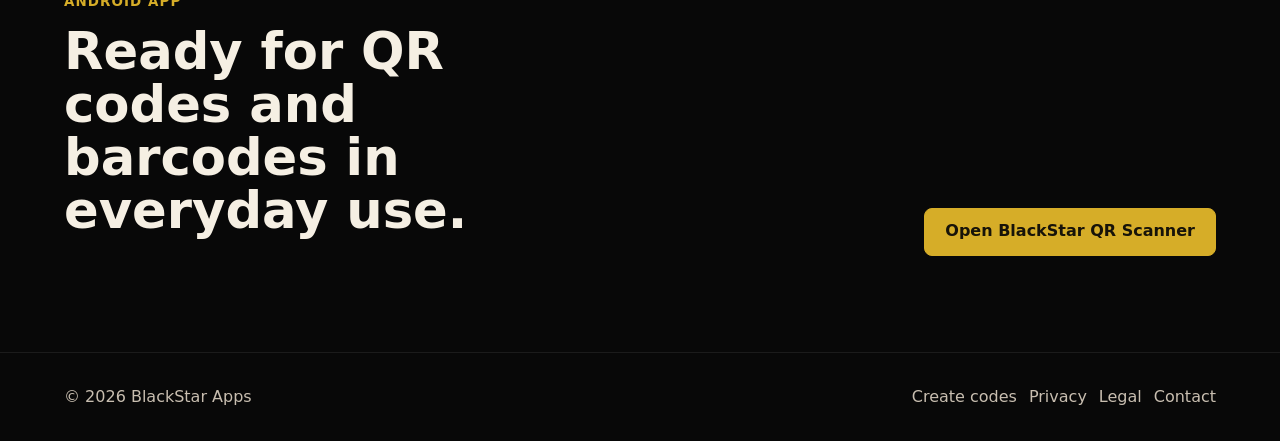
==== commit b0c369a0: "Show all highlight screenshots" ====
--- a/en/index.html
+++ b/en/index.html
@@ -199,24 +199,36 @@
       </div>
       <div class="screenshots">
         <figure>
+          <img src="../assets/img/screen-ready-made-templates-en.jpg" alt="Ready-made templates for QR cards and labels">
+          <figcaption>Ready-made templates</figcaption>
+        </figure>
+        <figure>
+          <img src="../assets/img/screen-create-any-code-en.jpg" alt="Code creation with multiple code types">
+          <figcaption>Create codes</figcaption>
+        </figure>
+        <figure>
+          <img src="../assets/img/screen-save-and-organize-en.jpg" alt="Saved QR code with preview and actions">
+          <figcaption>Save and organize</figcaption>
+        </figure>
+        <figure>
+          <img src="../assets/img/screen-business-card-designer-en.jpg" alt="Business card designer with layout and color sections">
+          <figcaption>Business card designer</figcaption>
+        </figure>
+        <figure>
+          <img src="../assets/img/screen-library-folders-en.jpg" alt="Library with folders">
+          <figcaption>Keep codes organized</figcaption>
+        </figure>
+        <figure>
+          <img src="../assets/img/screen-local-safety-check-en.jpg" alt="Result screen with local security check">
+          <figcaption>Check links</figcaption>
+        </figure>
+        <figure>
           <img src="../assets/img/screen-scan-status-en.jpg" alt="Scanner with detected barcode status">
           <figcaption>Fast scanning</figcaption>
         </figure>
         <figure>
-          <img src="../assets/img/screen-local-safety-check-en.jpg" alt="Result screen with local security check">
-          <figcaption>Check links</figcaption>
-        </figure>
-        <figure>
-          <img src="../assets/img/screen-create-any-code-en.jpg" alt="Code creation with multiple code types">
-          <figcaption>Create codes</figcaption>
-        </figure>
-        <figure>
-          <img src="../assets/img/screen-ready-made-templates-en.jpg" alt="Ready-made templates for QR cards and labels">
-          <figcaption>Ready-made templates</figcaption>
-        </figure>
-        <figure>
-          <img src="../assets/img/screen-library-folders-en.jpg" alt="Library with folders">
-          <figcaption>Keep codes organized</figcaption>
+          <img src="../assets/img/screen-product-barcodes-en.jpg" alt="Product and barcode result with quick actions">
+          <figcaption>Product & barcode tools</figcaption>
         </figure>
       </div>
     </section>
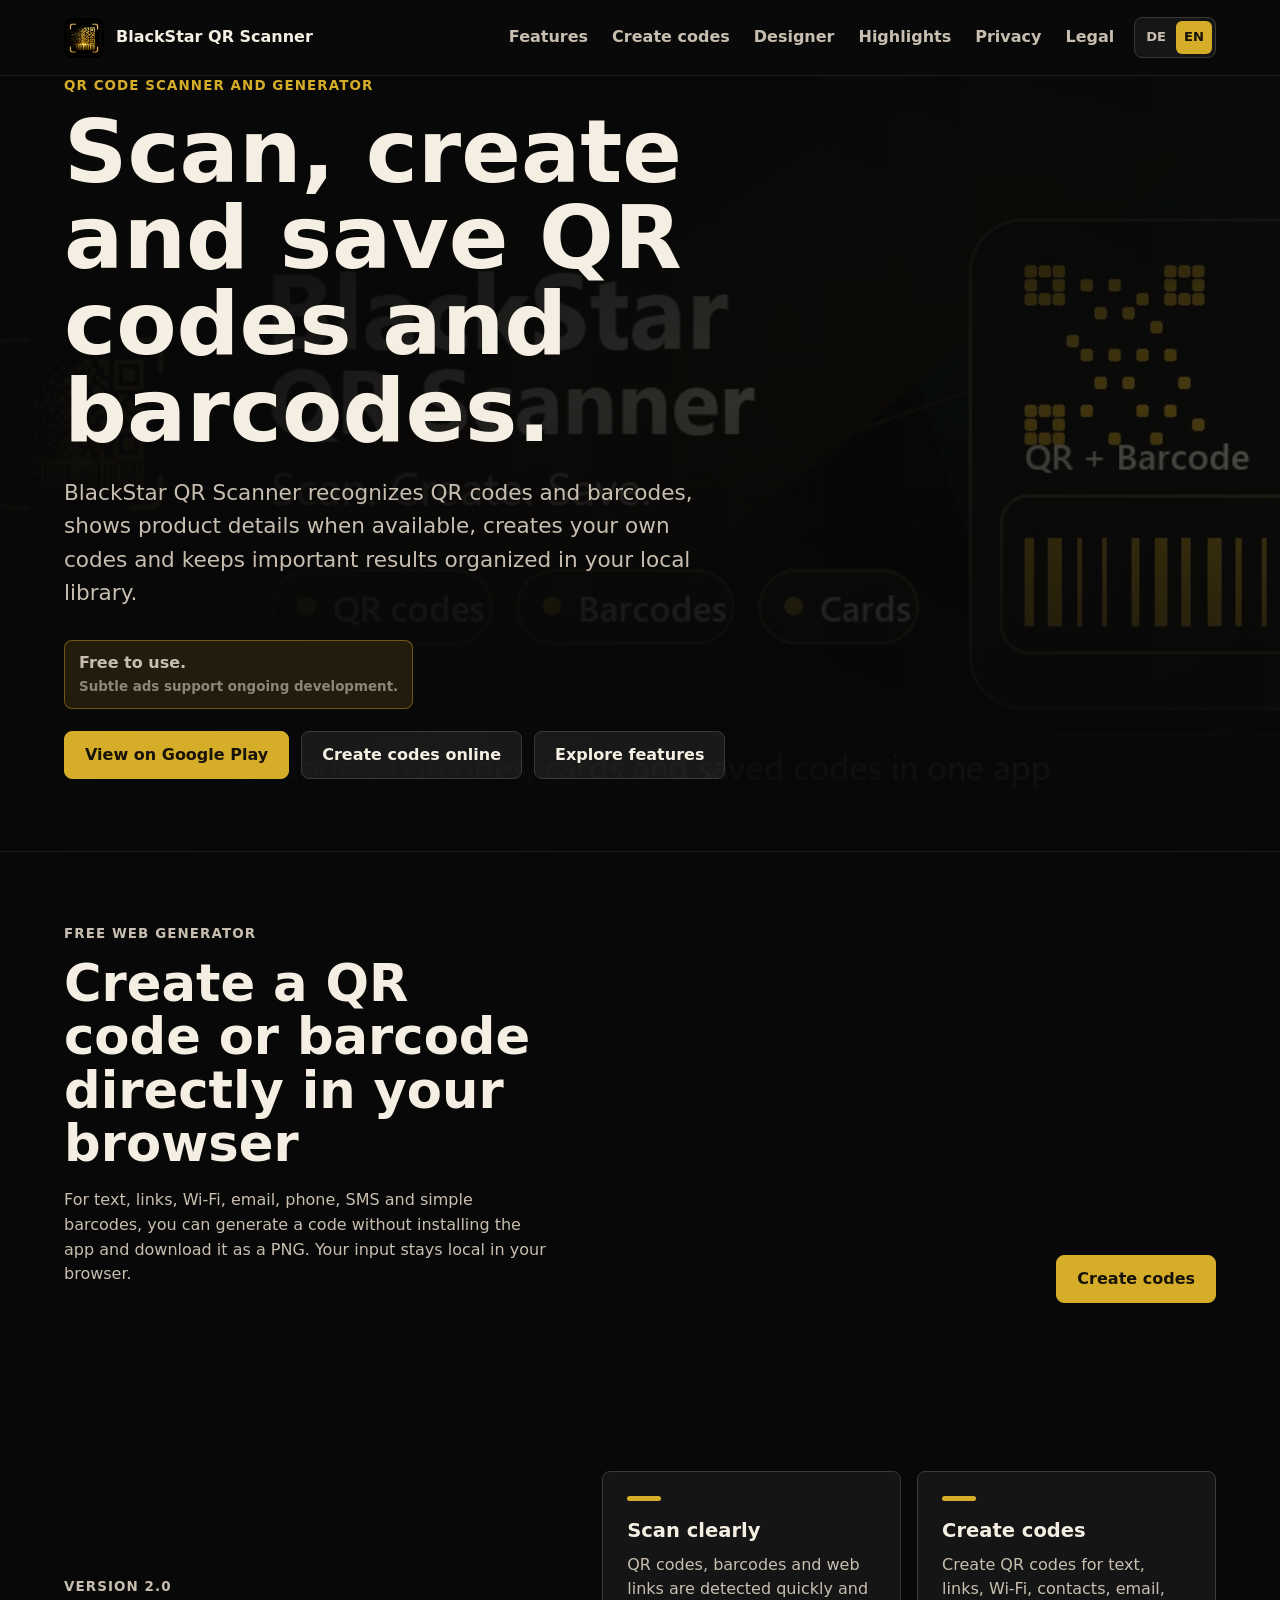
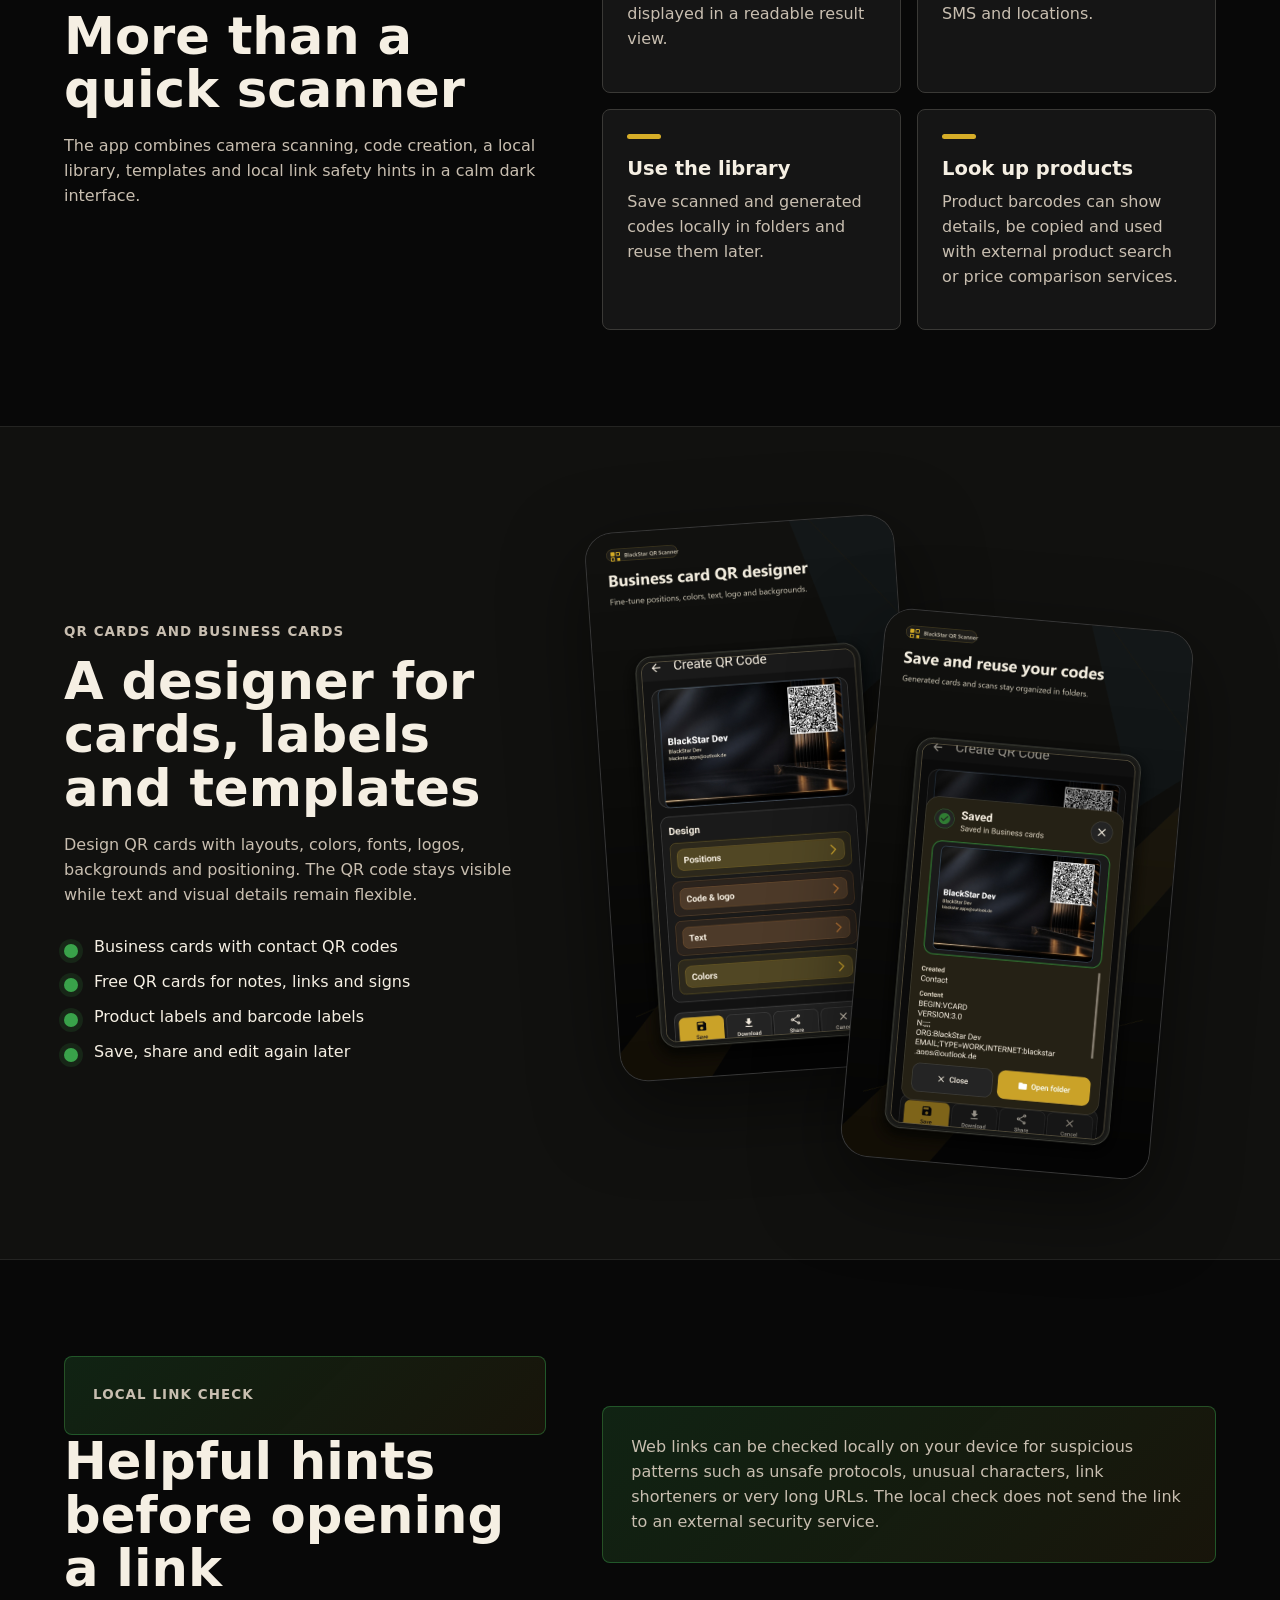
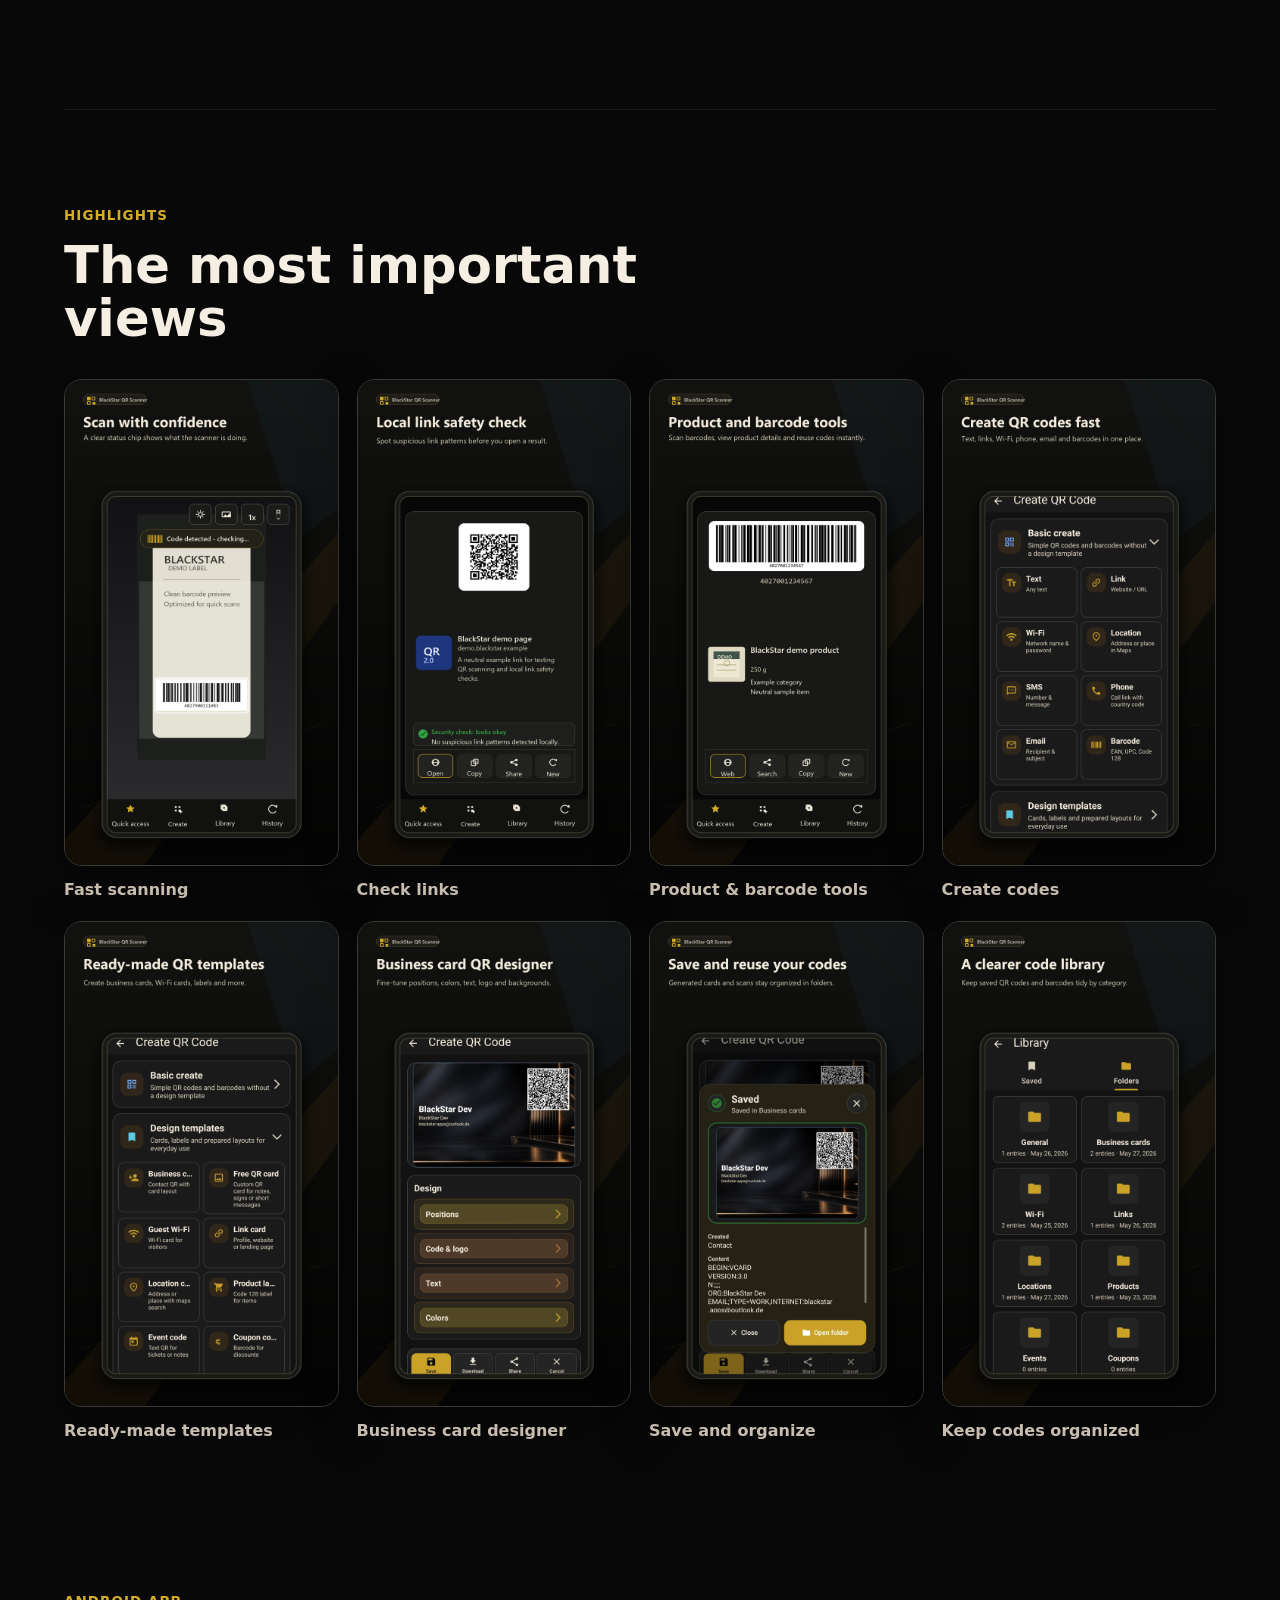
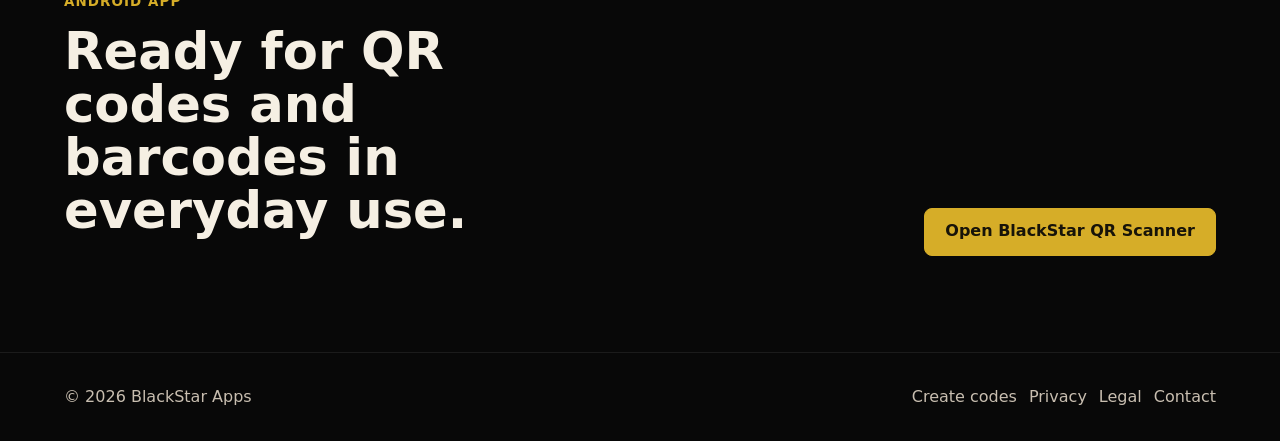
==== commit 02017f93: "Reorder highlight screenshots" ====
--- a/en/index.html
+++ b/en/index.html
@@ -199,36 +199,36 @@
       </div>
       <div class="screenshots">
         <figure>
+          <img src="../assets/img/screen-scan-status-en.jpg" alt="Scanner with detected barcode status">
+          <figcaption>Fast scanning</figcaption>
+        </figure>
+        <figure>
+          <img src="../assets/img/screen-local-safety-check-en.jpg" alt="Result screen with local security check">
+          <figcaption>Check links</figcaption>
+        </figure>
+        <figure>
+          <img src="../assets/img/screen-product-barcodes-en.jpg" alt="Product and barcode result with quick actions">
+          <figcaption>Product & barcode tools</figcaption>
+        </figure>
+        <figure>
+          <img src="../assets/img/screen-create-any-code-en.jpg" alt="Code creation with multiple code types">
+          <figcaption>Create codes</figcaption>
+        </figure>
+        <figure>
           <img src="../assets/img/screen-ready-made-templates-en.jpg" alt="Ready-made templates for QR cards and labels">
           <figcaption>Ready-made templates</figcaption>
         </figure>
         <figure>
-          <img src="../assets/img/screen-create-any-code-en.jpg" alt="Code creation with multiple code types">
-          <figcaption>Create codes</figcaption>
+          <img src="../assets/img/screen-business-card-designer-en.jpg" alt="Business card designer with layout and color sections">
+          <figcaption>Business card designer</figcaption>
         </figure>
         <figure>
           <img src="../assets/img/screen-save-and-organize-en.jpg" alt="Saved QR code with preview and actions">
           <figcaption>Save and organize</figcaption>
         </figure>
         <figure>
-          <img src="../assets/img/screen-business-card-designer-en.jpg" alt="Business card designer with layout and color sections">
-          <figcaption>Business card designer</figcaption>
-        </figure>
-        <figure>
           <img src="../assets/img/screen-library-folders-en.jpg" alt="Library with folders">
           <figcaption>Keep codes organized</figcaption>
-        </figure>
-        <figure>
-          <img src="../assets/img/screen-local-safety-check-en.jpg" alt="Result screen with local security check">
-          <figcaption>Check links</figcaption>
-        </figure>
-        <figure>
-          <img src="../assets/img/screen-scan-status-en.jpg" alt="Scanner with detected barcode status">
-          <figcaption>Fast scanning</figcaption>
-        </figure>
-        <figure>
-          <img src="../assets/img/screen-product-barcodes-en.jpg" alt="Product and barcode result with quick actions">
-          <figcaption>Product & barcode tools</figcaption>
         </figure>
       </div>
     </section>
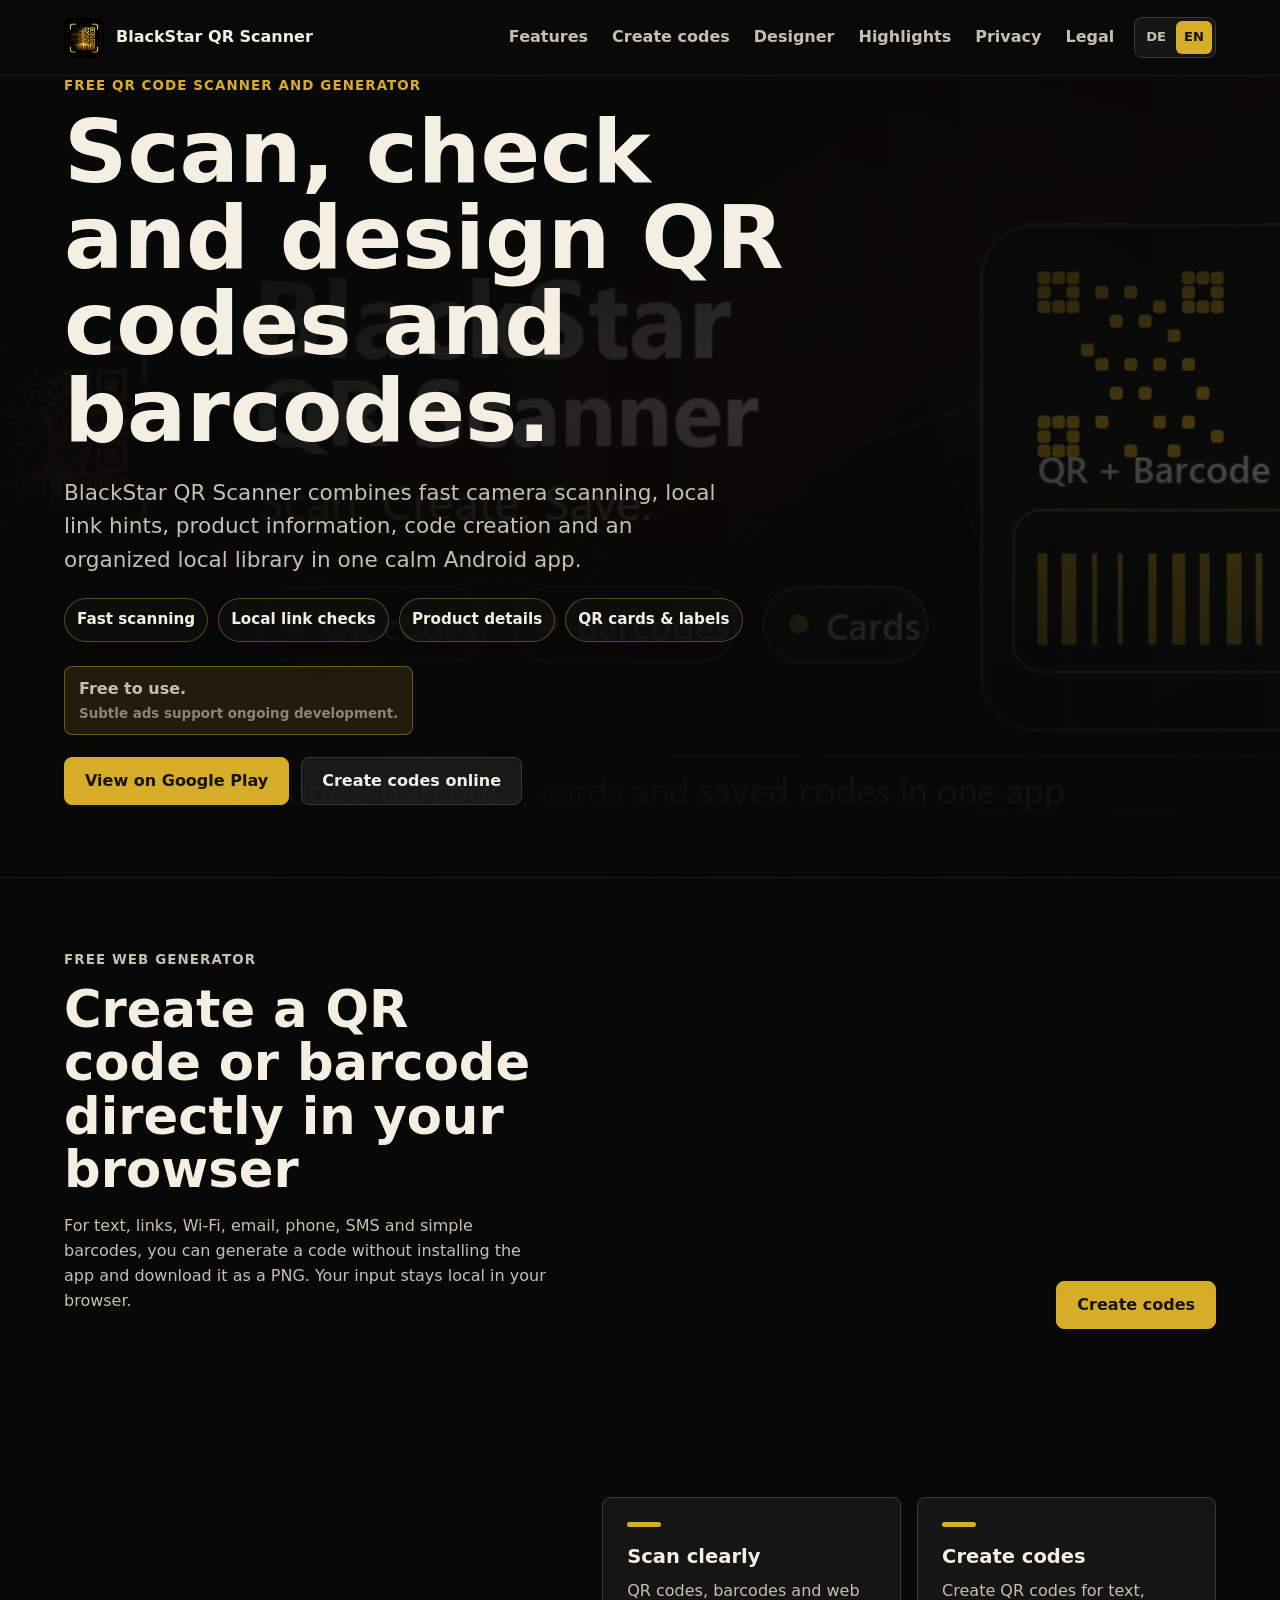
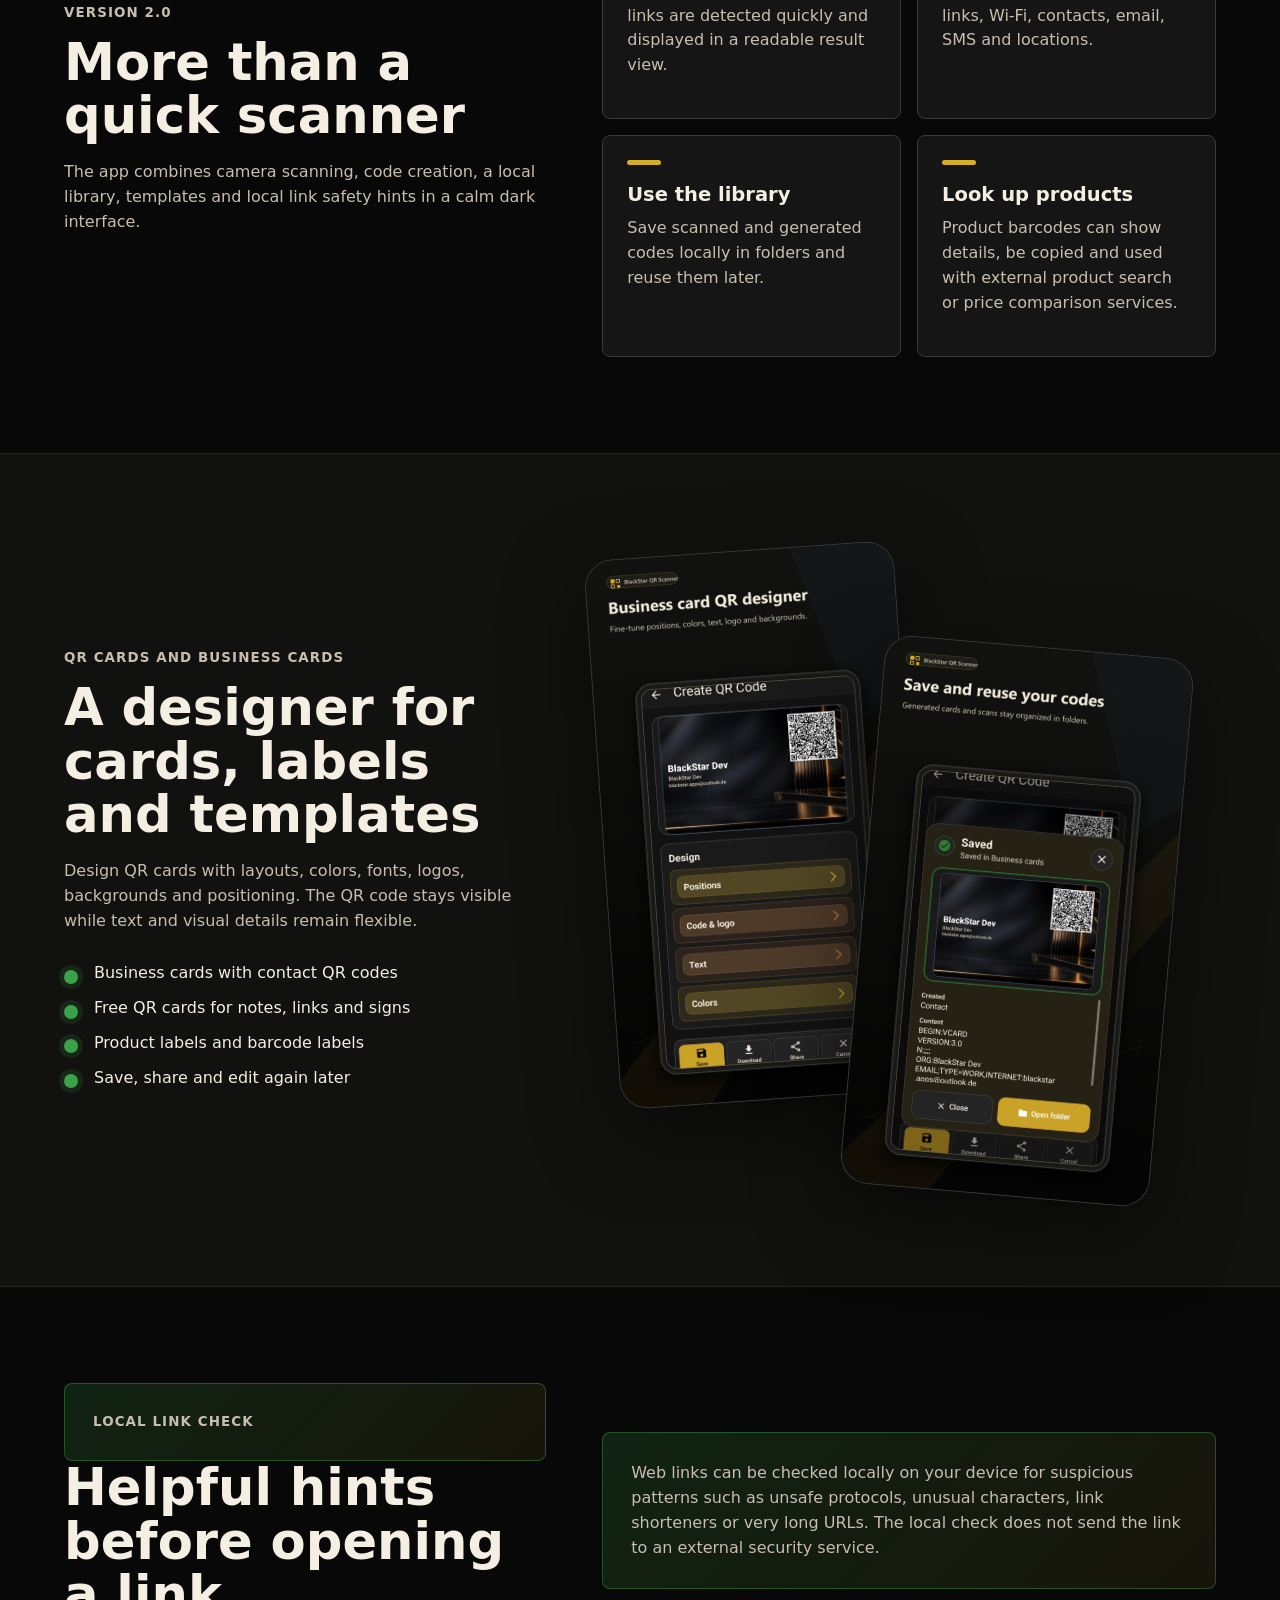
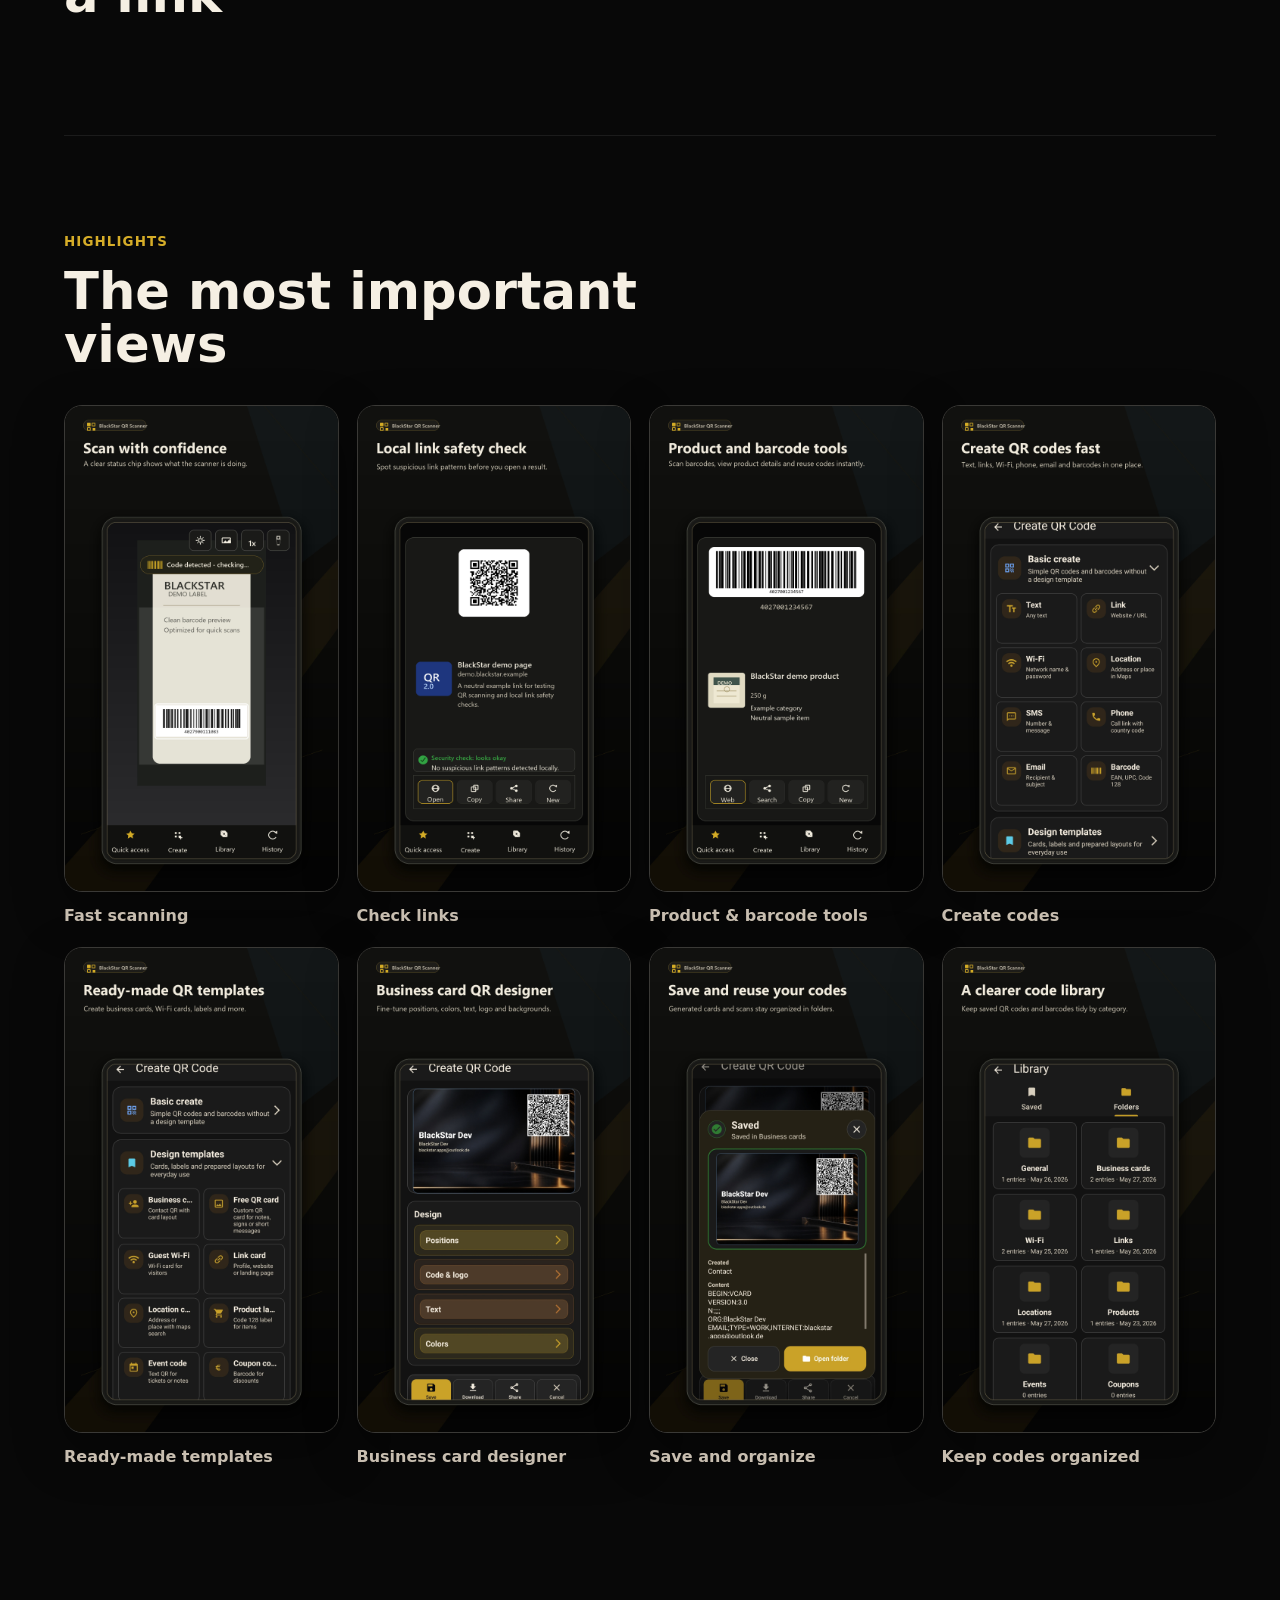
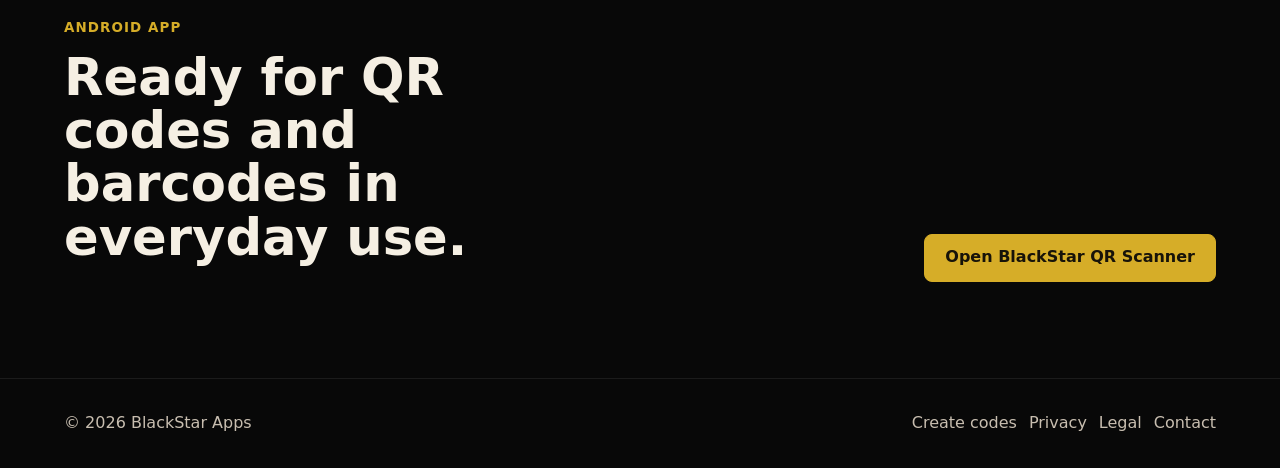
==== commit 631c81e5: "Improve homepage hero clarity" ====
--- a/en/index.html
+++ b/en/index.html
@@ -98,13 +98,19 @@
       </picture>
       <div class="hero-overlay"></div>
       <div class="hero-content">
-        <p class="eyebrow">QR code scanner and generator</p>
-        <h1>Scan, create and save QR codes and barcodes.</h1>
+        <p class="eyebrow">Free QR code scanner and generator</p>
+        <h1>Scan, check and design QR codes and barcodes.</h1>
         <p class="hero-copy">
-          BlackStar QR Scanner recognizes QR codes and barcodes, shows product details
-          when available, creates your own codes and keeps important results organized
-          in your local library.
-        </p>
+          BlackStar QR Scanner combines fast camera scanning, local link hints,
+          product information, code creation and an organized local library in
+          one calm Android app.
+        </p>
+        <ul class="hero-benefits" aria-label="Key benefits">
+          <li>Fast scanning</li>
+          <li>Local link checks</li>
+          <li>Product details</li>
+          <li>QR cards & labels</li>
+        </ul>
         <p class="free-note">
           <span>Free to use.</span>
           <small>Subtle ads support ongoing development.</small>
@@ -112,7 +118,6 @@
         <div class="hero-actions">
           <a class="button primary" href="https://play.google.com/store/apps/details?id=de.blackstar.qrscanner">View on Google Play</a>
           <a class="button secondary" href="qr-code-generator.html">Create codes online</a>
-          <a class="button secondary" href="#features">Explore features</a>
         </div>
       </div>
     </section>
--- a/assets/styles.css
+++ b/assets/styles.css
@@ -211,9 +211,30 @@
 
 .hero-copy {
   width: min(660px, 100%);
-  margin-bottom: 30px;
+  margin-bottom: 22px;
   color: var(--muted);
   font-size: clamp(1.05rem, 2vw, 1.35rem);
+}
+
+.hero-benefits {
+  display: flex;
+  flex-wrap: wrap;
+  gap: 10px;
+  width: min(720px, 100%);
+  margin: 0 0 24px;
+  padding: 0;
+  list-style: none;
+}
+
+.hero-benefits li {
+  padding: 9px 12px;
+  border: 1px solid rgba(214, 173, 40, .38);
+  border-radius: 999px;
+  background: rgba(18, 18, 18, .58);
+  color: var(--text);
+  font-size: .95rem;
+  font-weight: 800;
+  box-shadow: 0 10px 28px rgba(0, 0, 0, .22);
 }
 
 .free-note,
@@ -783,6 +804,20 @@
     padding-bottom: 48px;
   }
 
+  .hero-benefits {
+    gap: 8px;
+    margin-bottom: 20px;
+  }
+
+  .hero-benefits li {
+    padding: 8px 10px;
+    font-size: .86rem;
+  }
+
+  .hero-actions .button {
+    width: 100%;
+  }
+
   .hero-overlay {
     background:
       linear-gradient(0deg, rgba(8, 8, 8, .98) 0%, rgba(8, 8, 8, .72) 64%, rgba(8, 8, 8, .52) 100%);
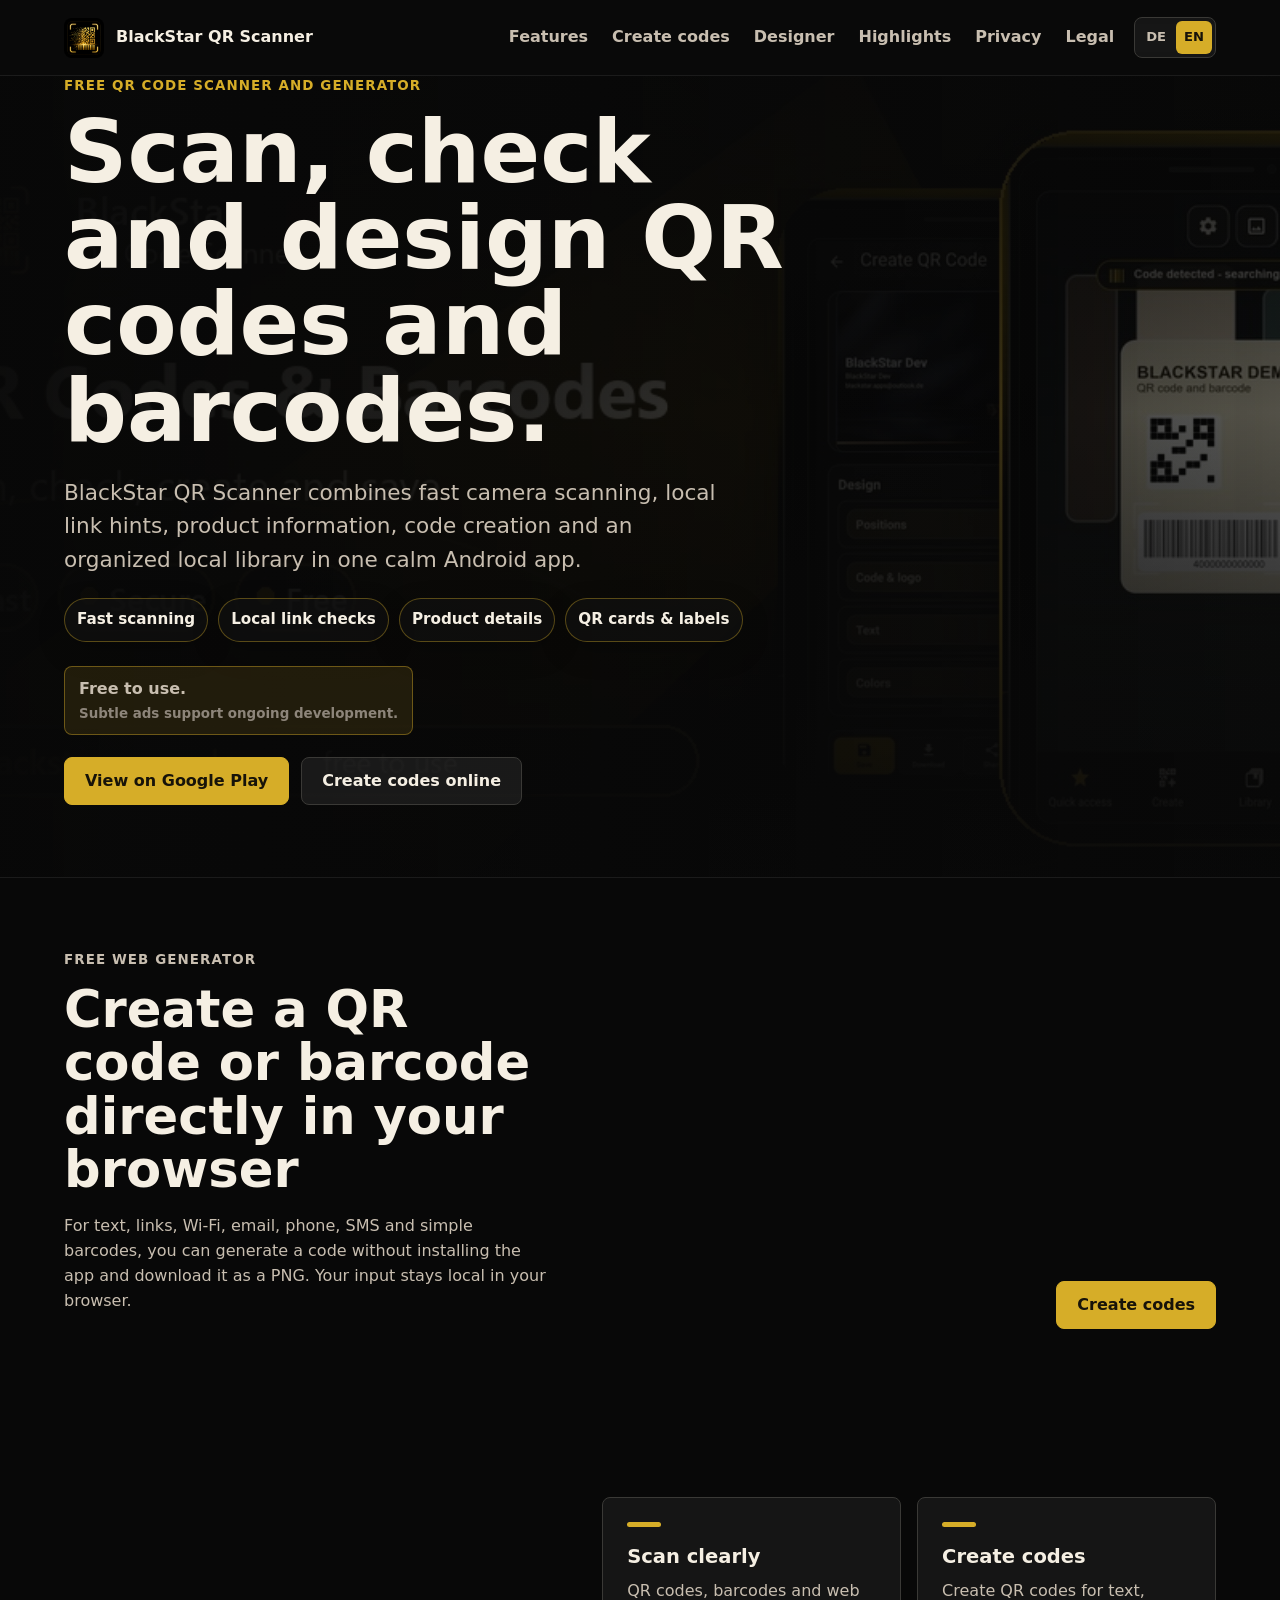
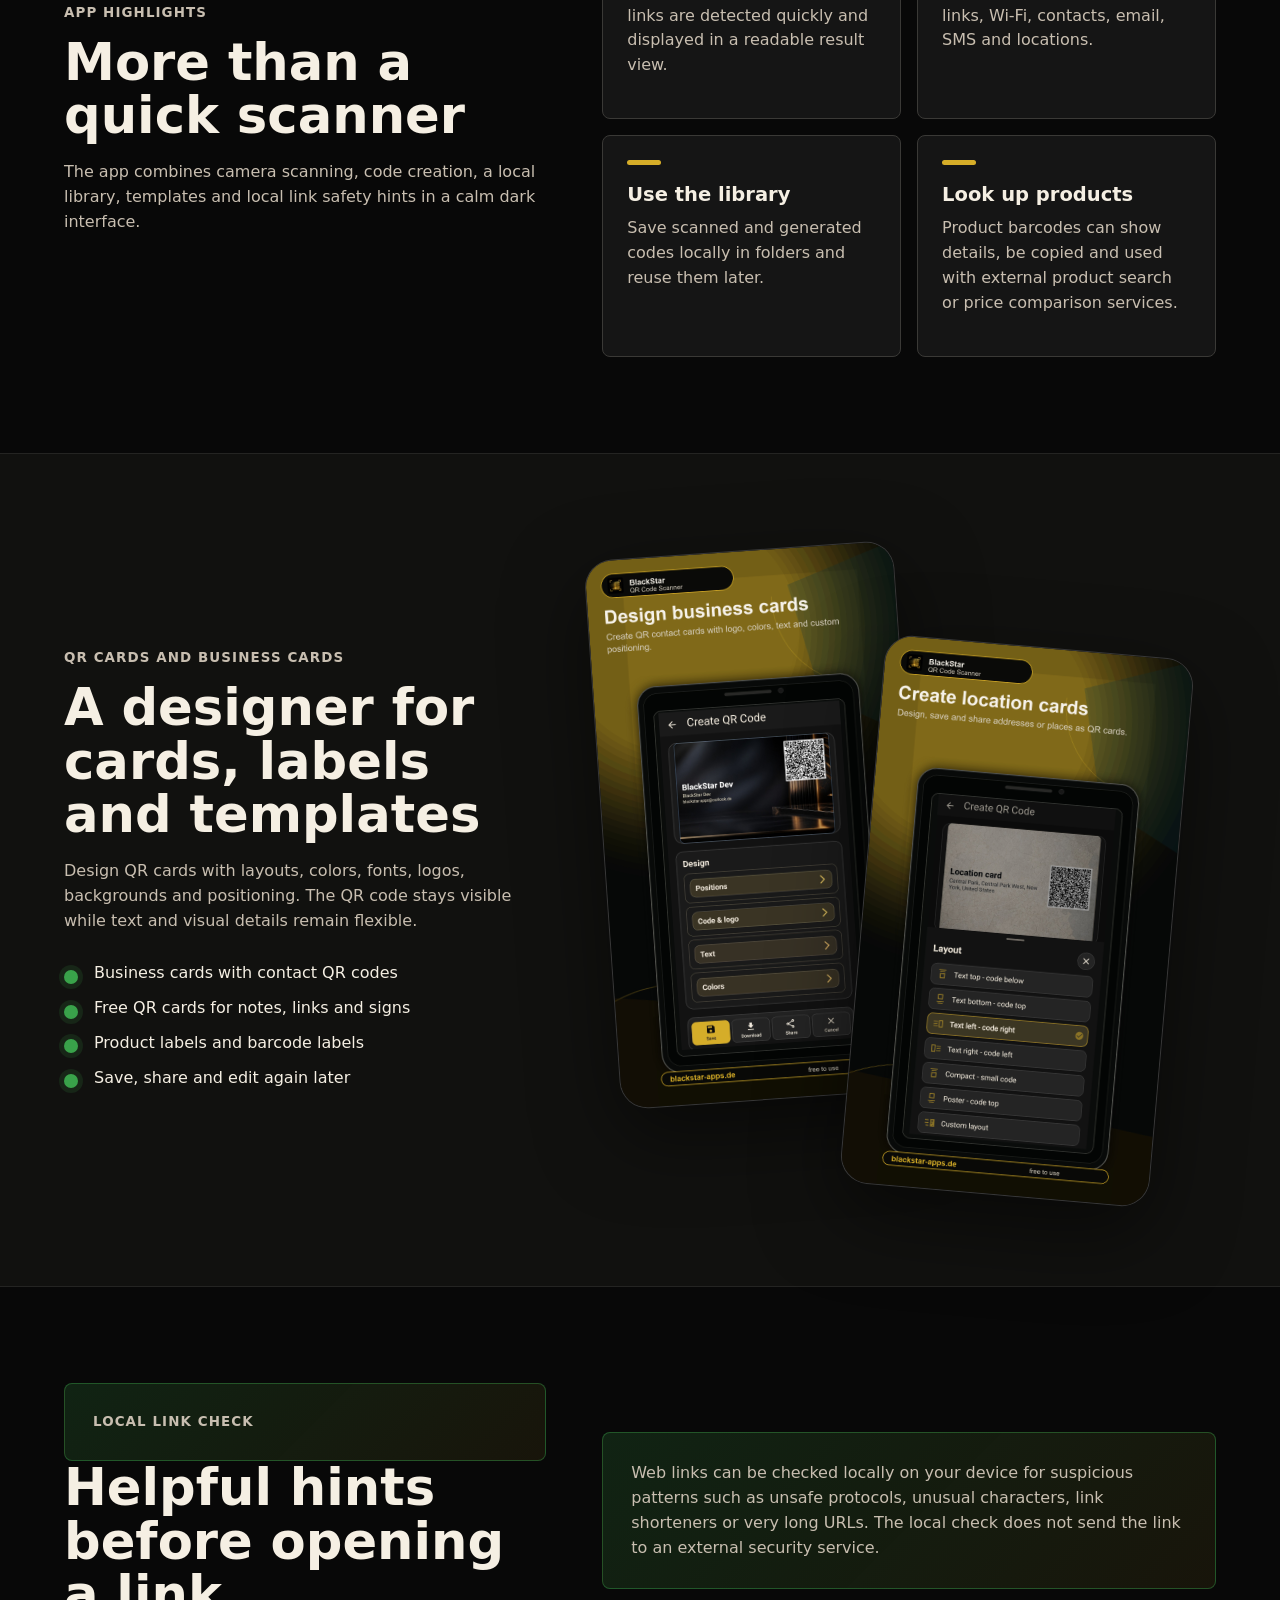
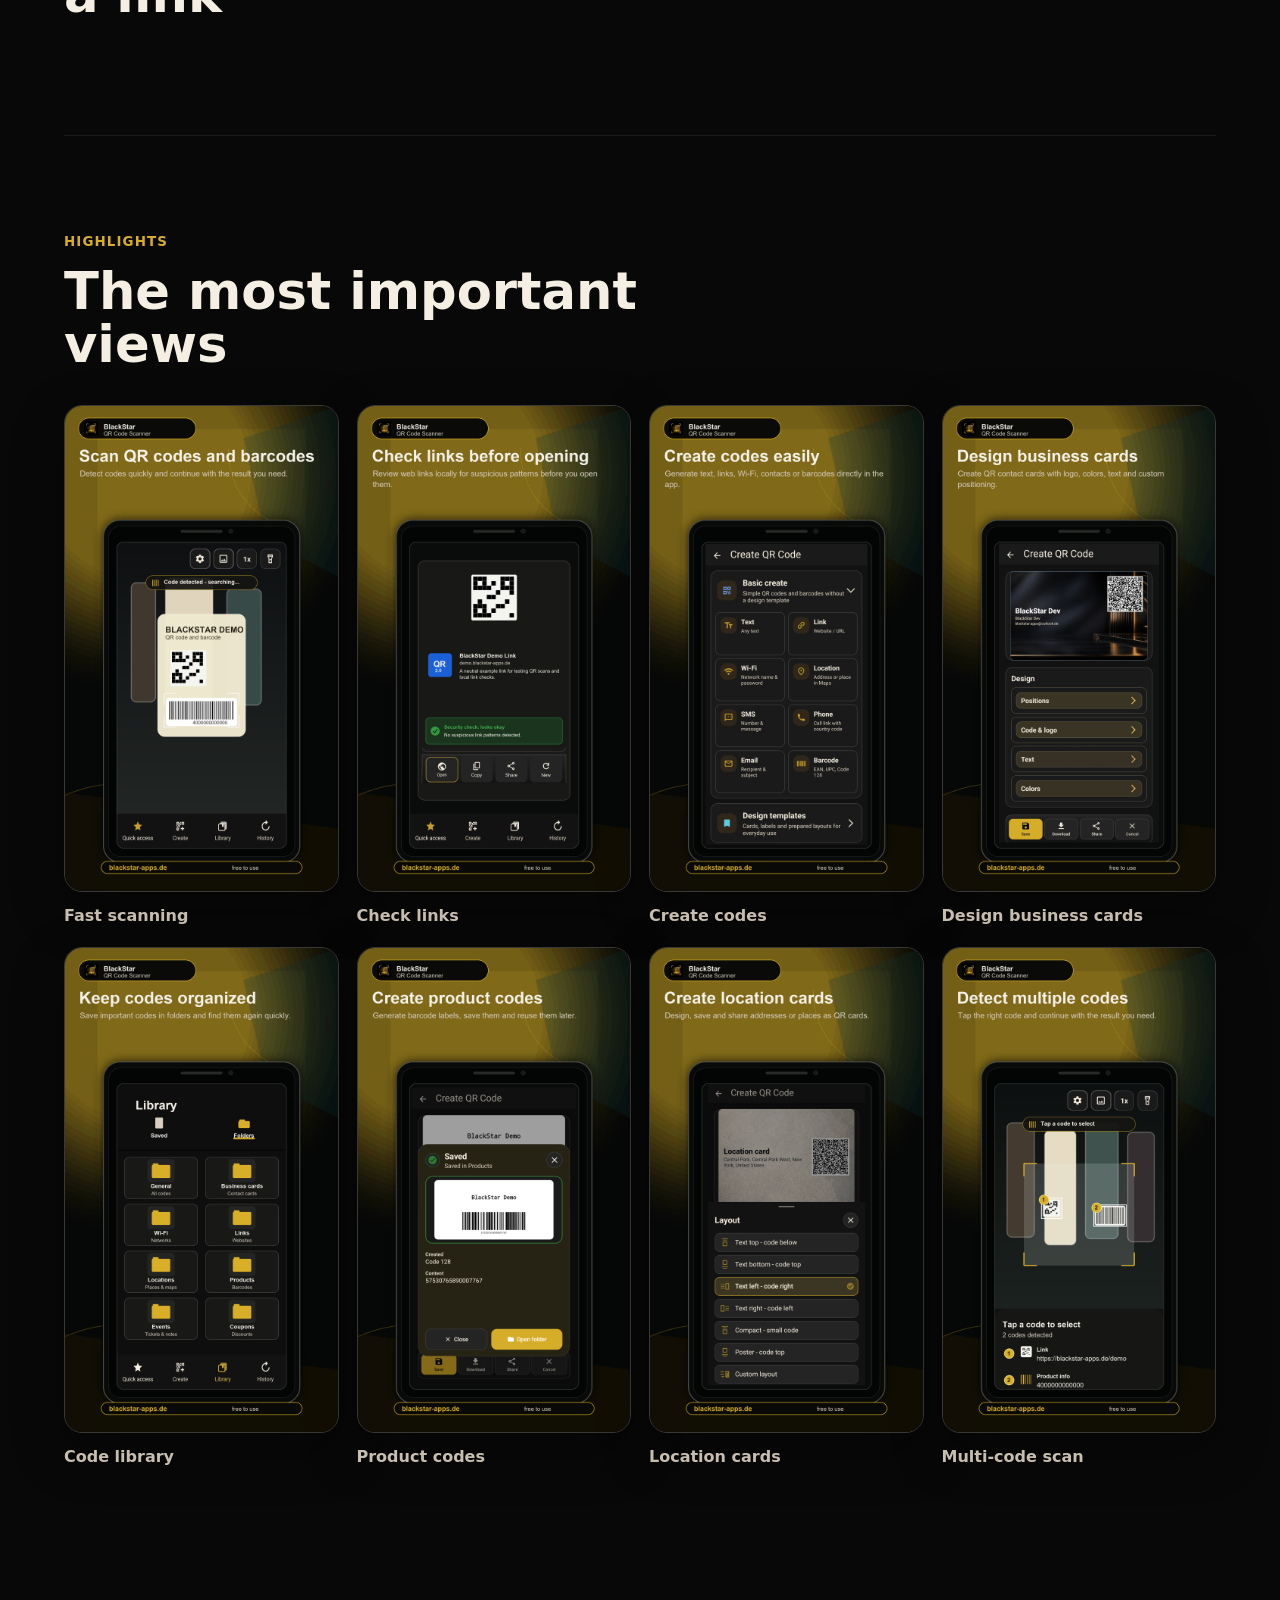
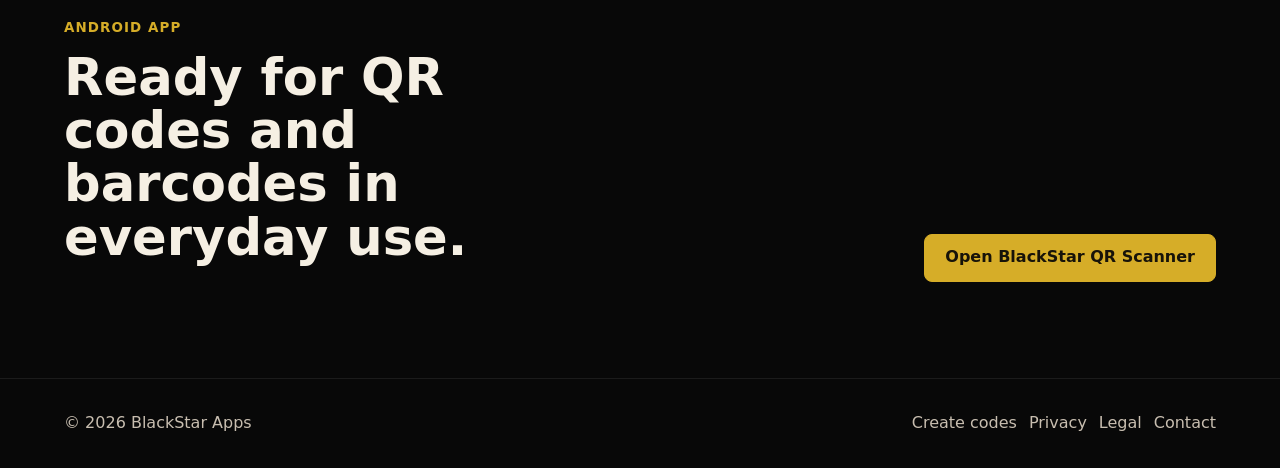
==== commit 9c0c64a8: "Refresh website screenshots and feature graphics" ====
--- a/en/index.html
+++ b/en/index.html
@@ -137,7 +137,7 @@
 
     <section id="features" class="section intro-grid">
       <div>
-        <p class="section-kicker">Version 2.0</p>
+        <p class="section-kicker">App highlights</p>
         <h2>More than a quick scanner</h2>
         <p>
           The app combines camera scanning, code creation, a local library, templates
@@ -180,8 +180,8 @@
         </ul>
       </div>
       <div class="phone-pair" aria-label="App previews">
-        <img class="phone one" src="../assets/img/screen-business-card-designer-en.jpg" alt="Business card designer in BlackStar QR Scanner">
-        <img class="phone two" src="../assets/img/screen-save-and-organize-en.jpg" alt="Saved QR business card">
+        <img class="phone one" src="../assets/img/web-en-04-business-card-designer.jpg" alt="Business card designer in BlackStar QR Scanner">
+        <img class="phone two" src="../assets/img/web-en-07-location-card.jpg" alt="Location card with QR code and design options">
       </div>
     </section>
 
@@ -204,36 +204,36 @@
       </div>
       <div class="screenshots">
         <figure>
-          <img src="../assets/img/screen-scan-status-en.jpg" alt="Scanner with detected barcode status">
+          <img src="../assets/img/web-en-01-scan-codes.jpg" alt="Scanner with detected QR code and barcode">
           <figcaption>Fast scanning</figcaption>
         </figure>
         <figure>
-          <img src="../assets/img/screen-local-safety-check-en.jpg" alt="Result screen with local security check">
+          <img src="../assets/img/web-en-02-link-safety-check.jpg" alt="Link result with local safety check">
           <figcaption>Check links</figcaption>
         </figure>
         <figure>
-          <img src="../assets/img/screen-product-barcodes-en.jpg" alt="Product and barcode result with quick actions">
-          <figcaption>Product & barcode tools</figcaption>
-        </figure>
-        <figure>
-          <img src="../assets/img/screen-create-any-code-en.jpg" alt="Code creation with multiple code types">
+          <img src="../assets/img/web-en-03-create-codes.jpg" alt="QR code generator with multiple code types">
           <figcaption>Create codes</figcaption>
         </figure>
         <figure>
-          <img src="../assets/img/screen-ready-made-templates-en.jpg" alt="Ready-made templates for QR cards and labels">
-          <figcaption>Ready-made templates</figcaption>
-        </figure>
-        <figure>
-          <img src="../assets/img/screen-business-card-designer-en.jpg" alt="Business card designer with layout and color sections">
-          <figcaption>Business card designer</figcaption>
-        </figure>
-        <figure>
-          <img src="../assets/img/screen-save-and-organize-en.jpg" alt="Saved QR code with preview and actions">
-          <figcaption>Save and organize</figcaption>
-        </figure>
-        <figure>
-          <img src="../assets/img/screen-library-folders-en.jpg" alt="Library with folders">
-          <figcaption>Keep codes organized</figcaption>
+          <img src="../assets/img/web-en-04-business-card-designer.jpg" alt="Business card designer with layout and color sections">
+          <figcaption>Design business cards</figcaption>
+        </figure>
+        <figure>
+          <img src="../assets/img/web-en-05-organize-library.jpg" alt="Library with folders for saved codes">
+          <figcaption>Code library</figcaption>
+        </figure>
+        <figure>
+          <img src="../assets/img/web-en-06-product-code.jpg" alt="Product code and barcode label with saved preview">
+          <figcaption>Product codes</figcaption>
+        </figure>
+        <figure>
+          <img src="../assets/img/web-en-07-location-card.jpg" alt="Location card with QR code and layout options">
+          <figcaption>Location cards</figcaption>
+        </figure>
+        <figure>
+          <img src="../assets/img/web-en-08-multi-scan-selection.jpg" alt="Multi-code scan with selectable codes">
+          <figcaption>Multi-code scan</figcaption>
         </figure>
       </div>
     </section>
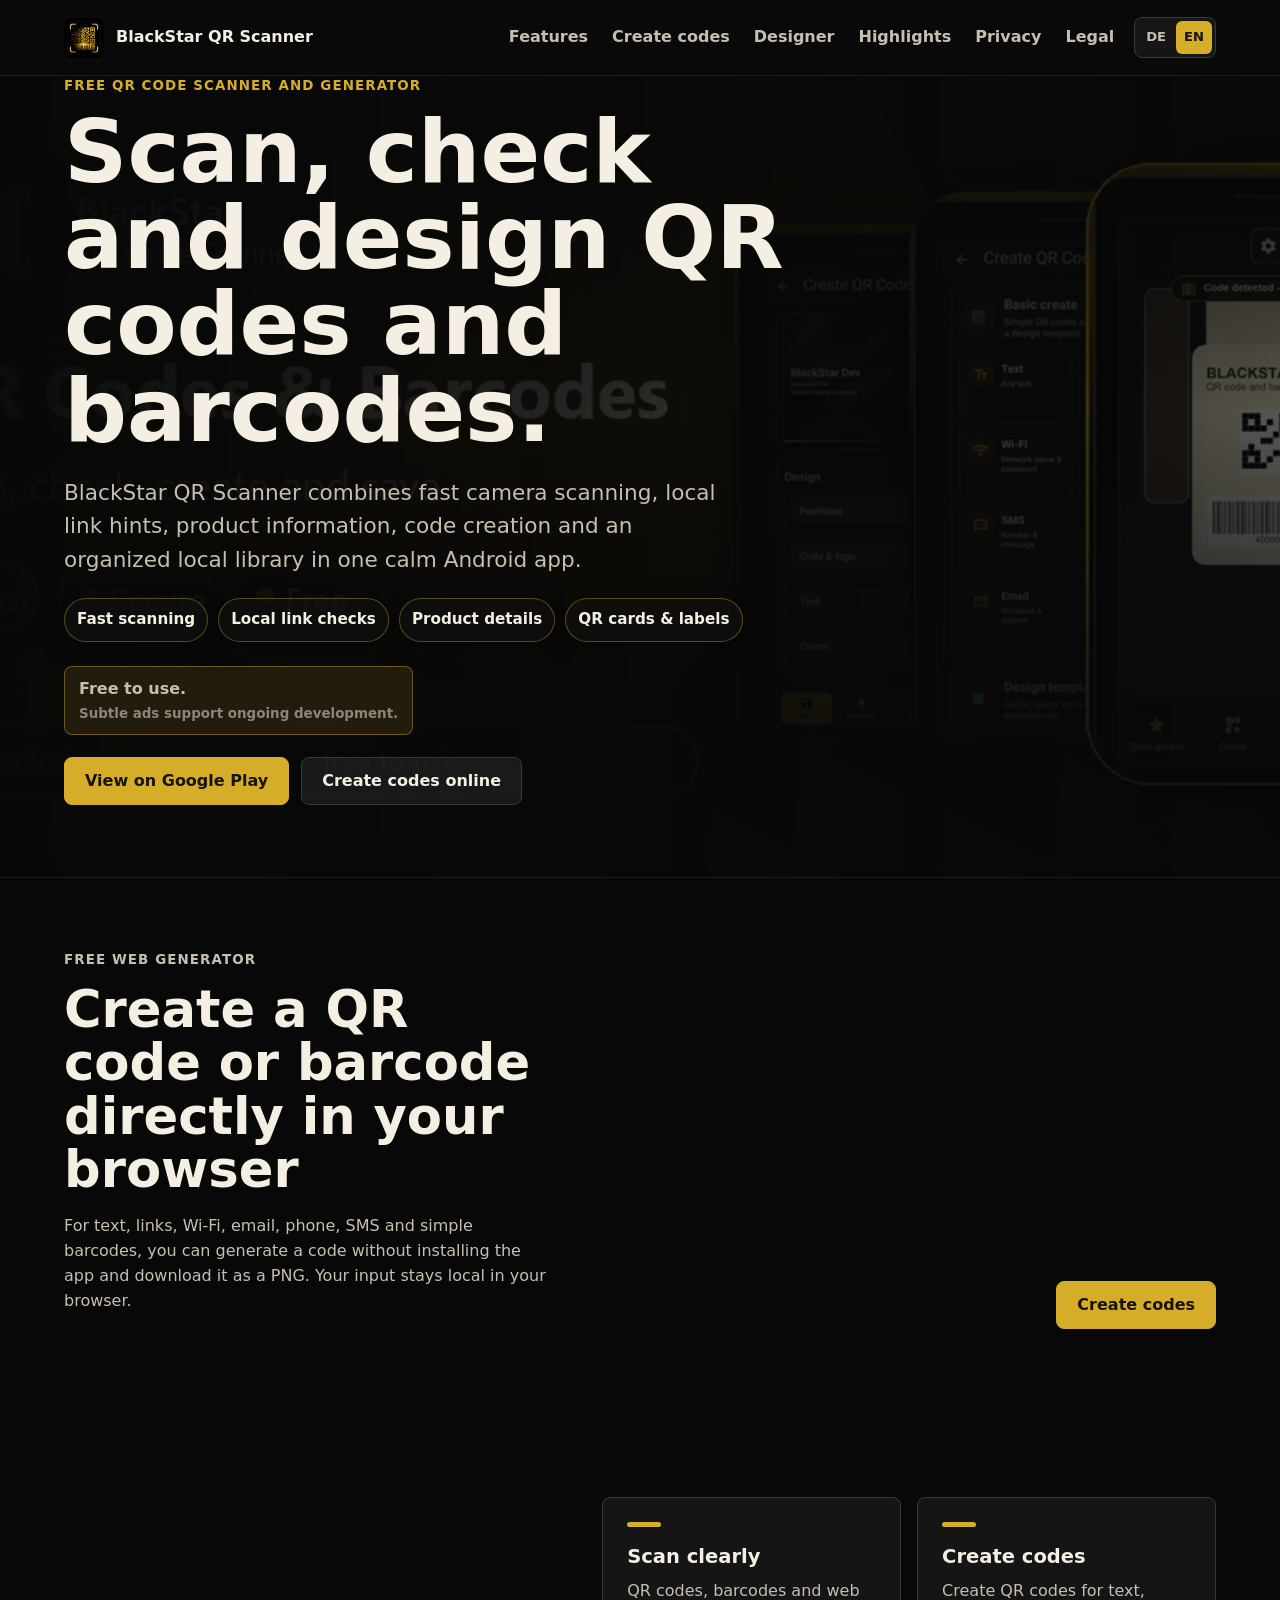
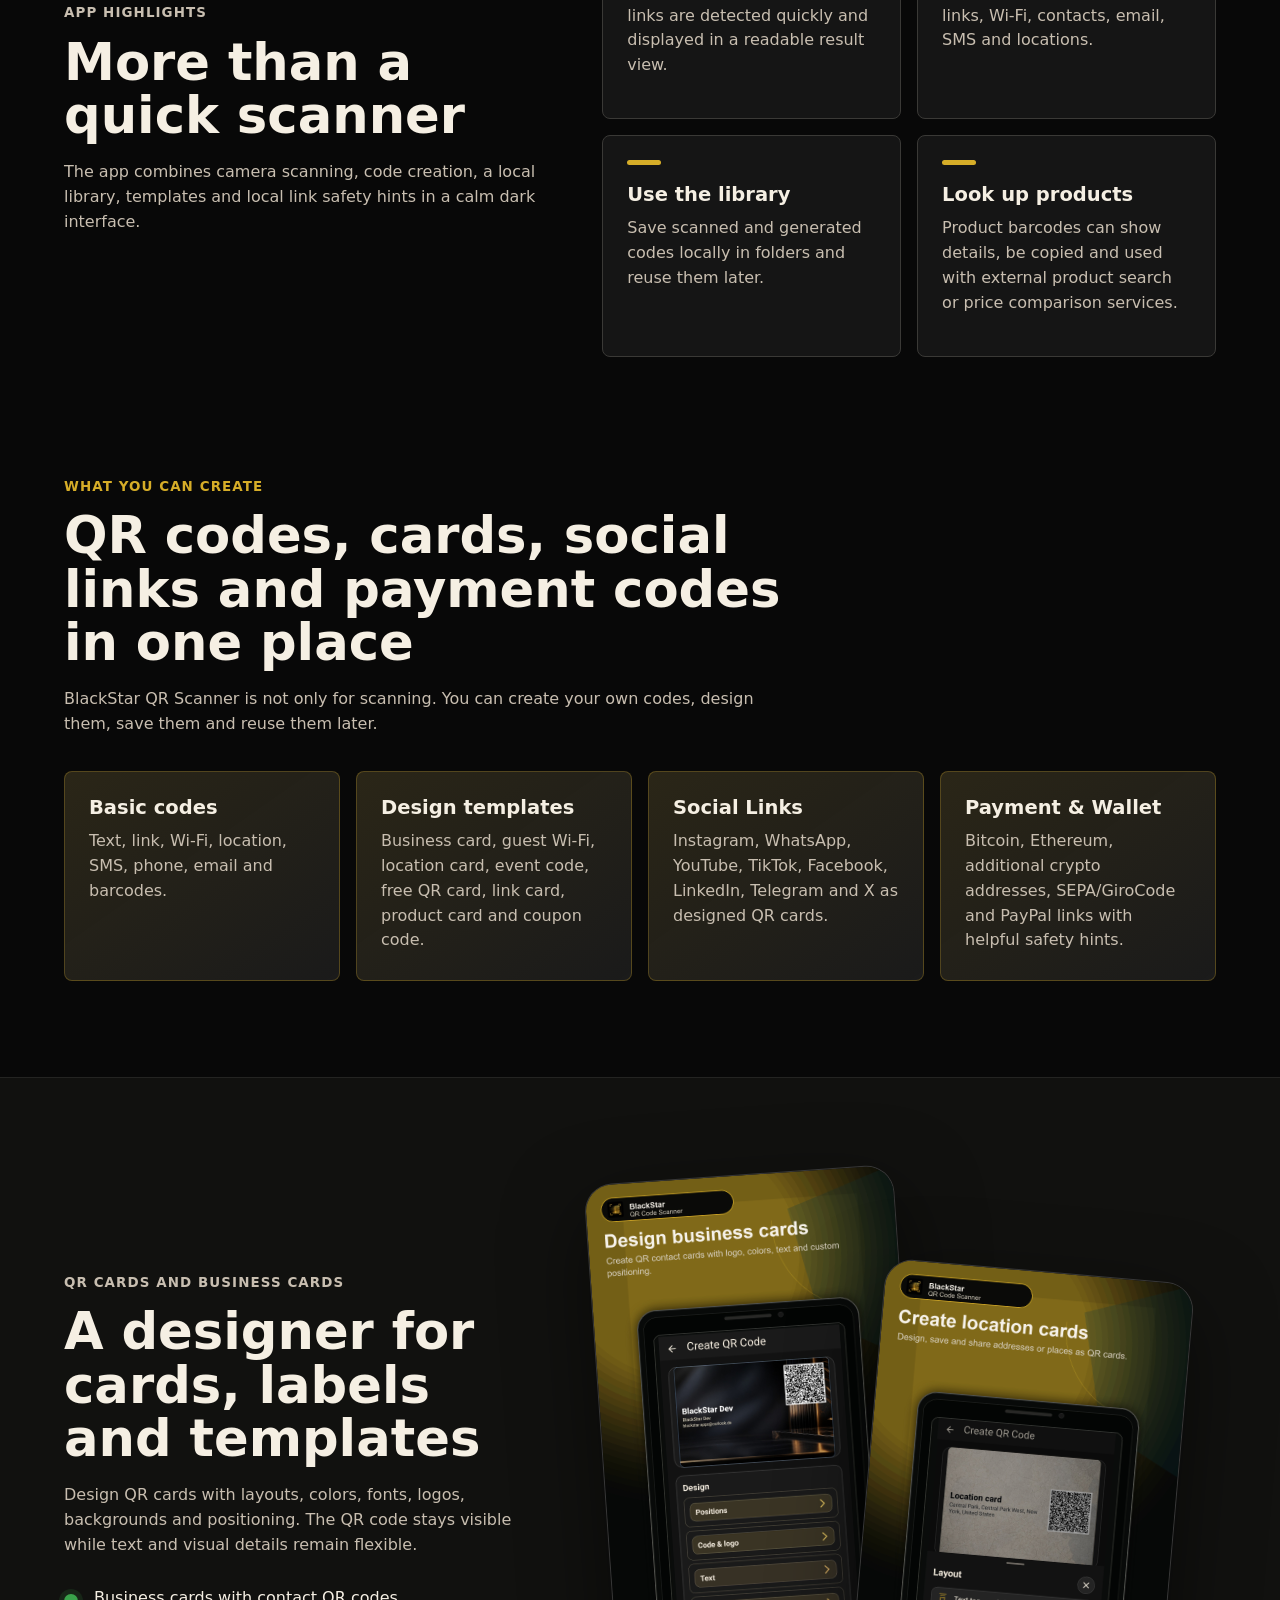
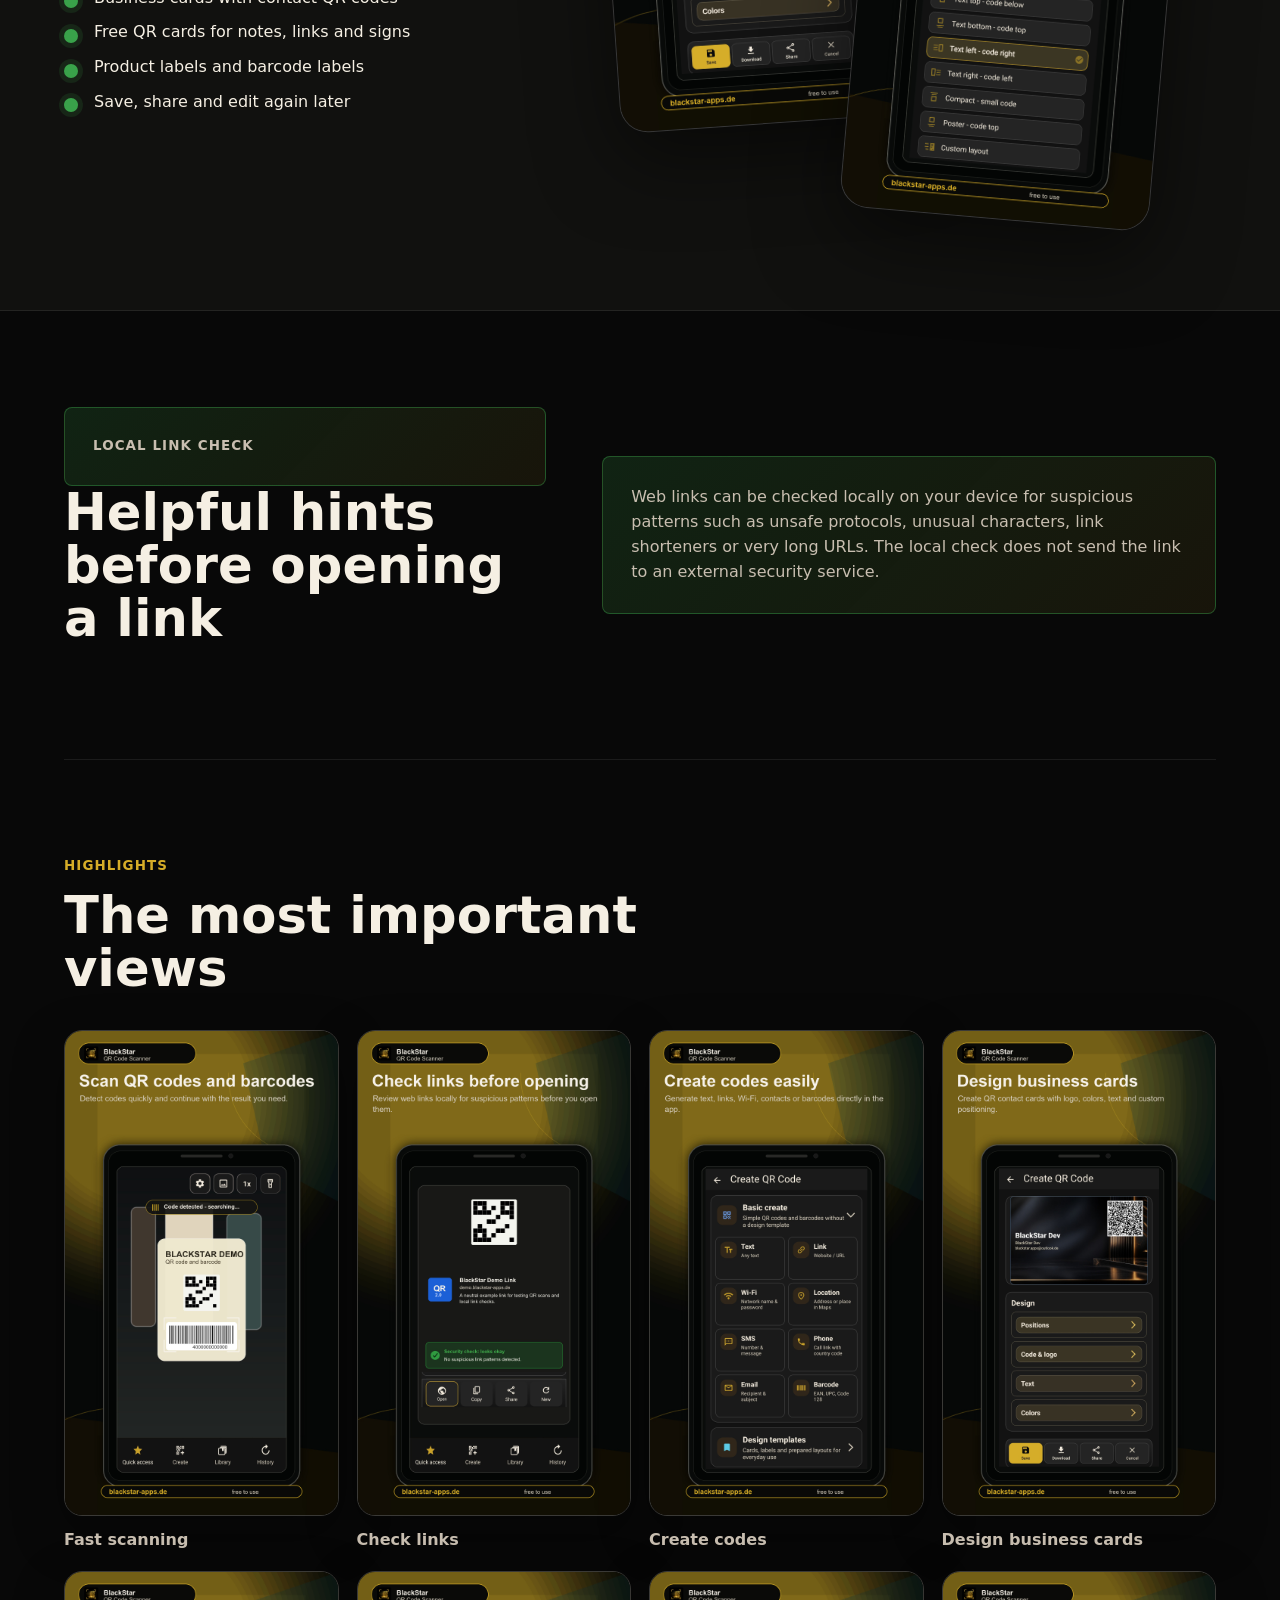
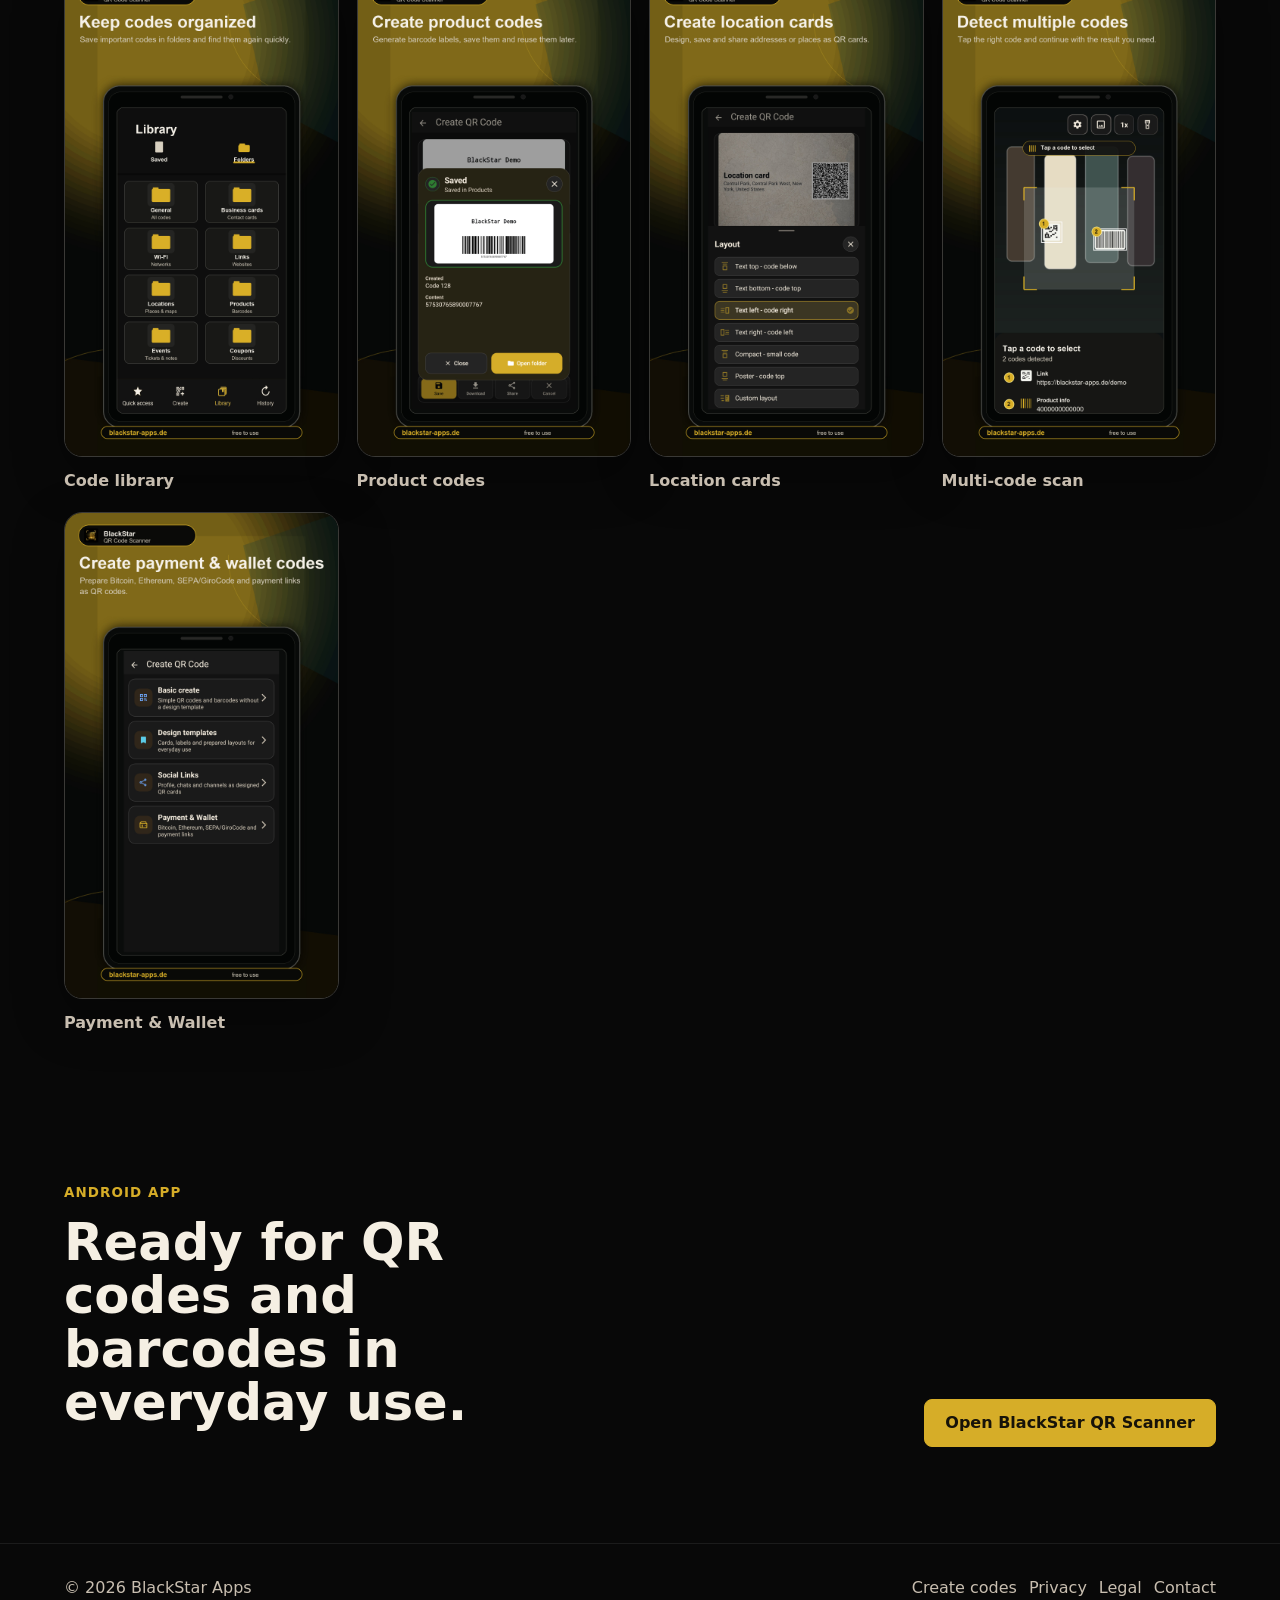
==== commit 3d843611: "Update QR scanner website features" ====
--- a/en/index.html
+++ b/en/index.html
@@ -164,6 +164,35 @@
       </div>
     </section>
 
+    <section class="section capability-section">
+      <div class="section-heading">
+        <p class="section-kicker">What you can create</p>
+        <h2>QR codes, cards, social links and payment codes in one place</h2>
+        <p>
+          BlackStar QR Scanner is not only for scanning. You can create your own
+          codes, design them, save them and reuse them later.
+        </p>
+      </div>
+      <div class="capability-grid">
+        <article>
+          <h3>Basic codes</h3>
+          <p>Text, link, Wi-Fi, location, SMS, phone, email and barcodes.</p>
+        </article>
+        <article>
+          <h3>Design templates</h3>
+          <p>Business card, guest Wi-Fi, location card, event code, free QR card, link card, product card and coupon code.</p>
+        </article>
+        <article>
+          <h3>Social Links</h3>
+          <p>Instagram, WhatsApp, YouTube, TikTok, Facebook, LinkedIn, Telegram and X as designed QR cards.</p>
+        </article>
+        <article>
+          <h3>Payment &amp; Wallet</h3>
+          <p>Bitcoin, Ethereum, additional crypto addresses, SEPA/GiroCode and PayPal links with helpful safety hints.</p>
+        </article>
+      </div>
+    </section>
+
     <section id="designer" class="section designer">
       <div class="designer-copy">
         <p class="section-kicker">QR cards and business cards</p>
@@ -234,6 +263,10 @@
         <figure>
           <img src="../assets/img/web-en-08-multi-scan-selection.jpg" alt="Multi-code scan with selectable codes">
           <figcaption>Multi-code scan</figcaption>
+        </figure>
+        <figure>
+          <img src="../assets/img/web-en-09-payment-wallet.jpg" alt="Payment and wallet section in the QR code generator">
+          <figcaption>Payment &amp; Wallet</figcaption>
         </figure>
       </div>
     </section>
--- a/assets/styles.css
+++ b/assets/styles.css
@@ -361,6 +361,40 @@
   background: var(--gold);
 }
 
+.capability-section {
+  padding-top: 24px;
+}
+
+.capability-section .section-heading p:not(.section-kicker) {
+  max-width: 760px;
+  color: var(--muted);
+}
+
+.capability-grid {
+  display: grid;
+  grid-template-columns: repeat(4, minmax(0, 1fr));
+  gap: 16px;
+}
+
+.capability-grid article {
+  min-height: 210px;
+  padding: 24px;
+  background:
+    linear-gradient(145deg, rgba(214, 173, 40, .11), rgba(255, 255, 255, .025)),
+    var(--surface);
+  border: 1px solid rgba(214, 173, 40, .28);
+  border-radius: var(--radius);
+}
+
+.capability-grid article h3 {
+  color: var(--text);
+}
+
+.capability-grid article p {
+  margin-bottom: 0;
+  color: var(--muted);
+}
+
 .designer {
   width: 100%;
   max-width: none;
@@ -737,6 +771,10 @@
   }
 
   .screenshots {
+    grid-template-columns: repeat(2, minmax(0, 1fr));
+  }
+
+  .capability-grid {
     grid-template-columns: repeat(2, minmax(0, 1fr));
   }
 
@@ -824,6 +862,7 @@
   }
 
   .feature-list,
+  .capability-grid,
   .screenshots {
     grid-template-columns: 1fr;
   }
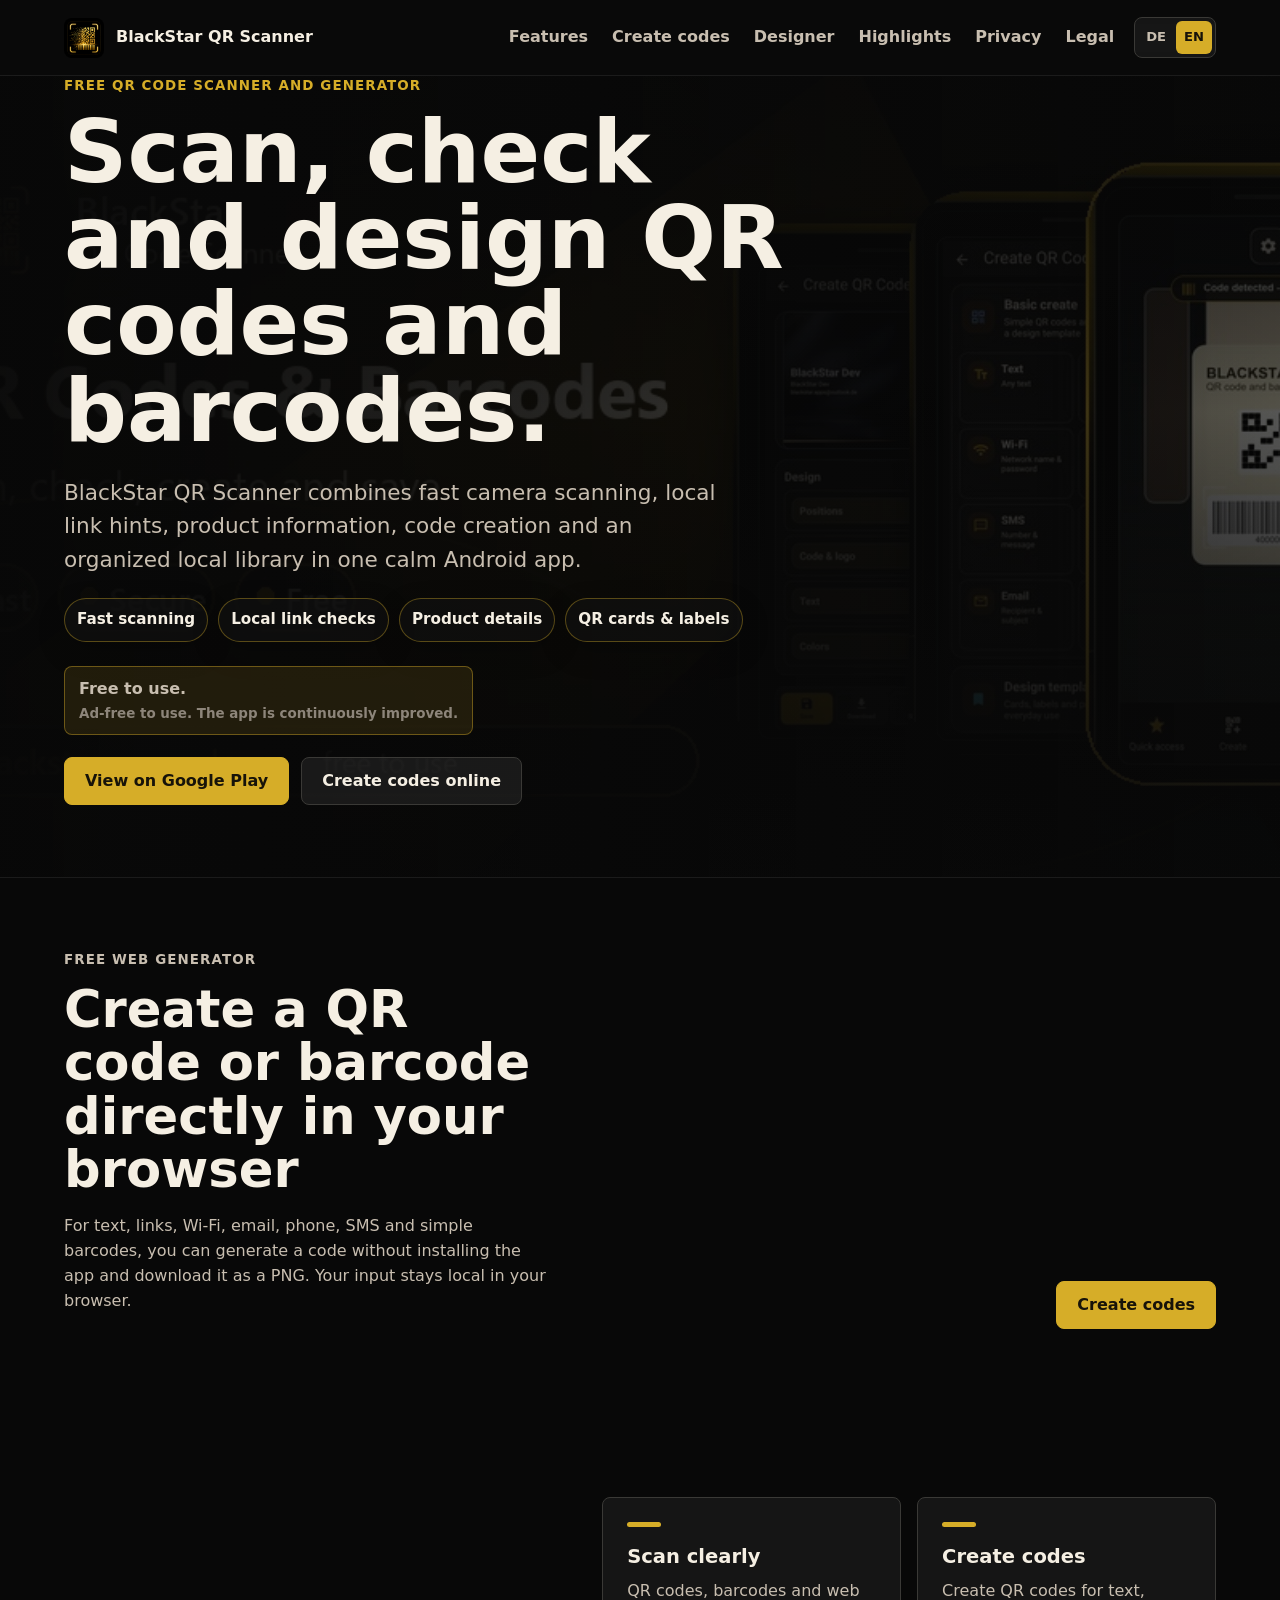
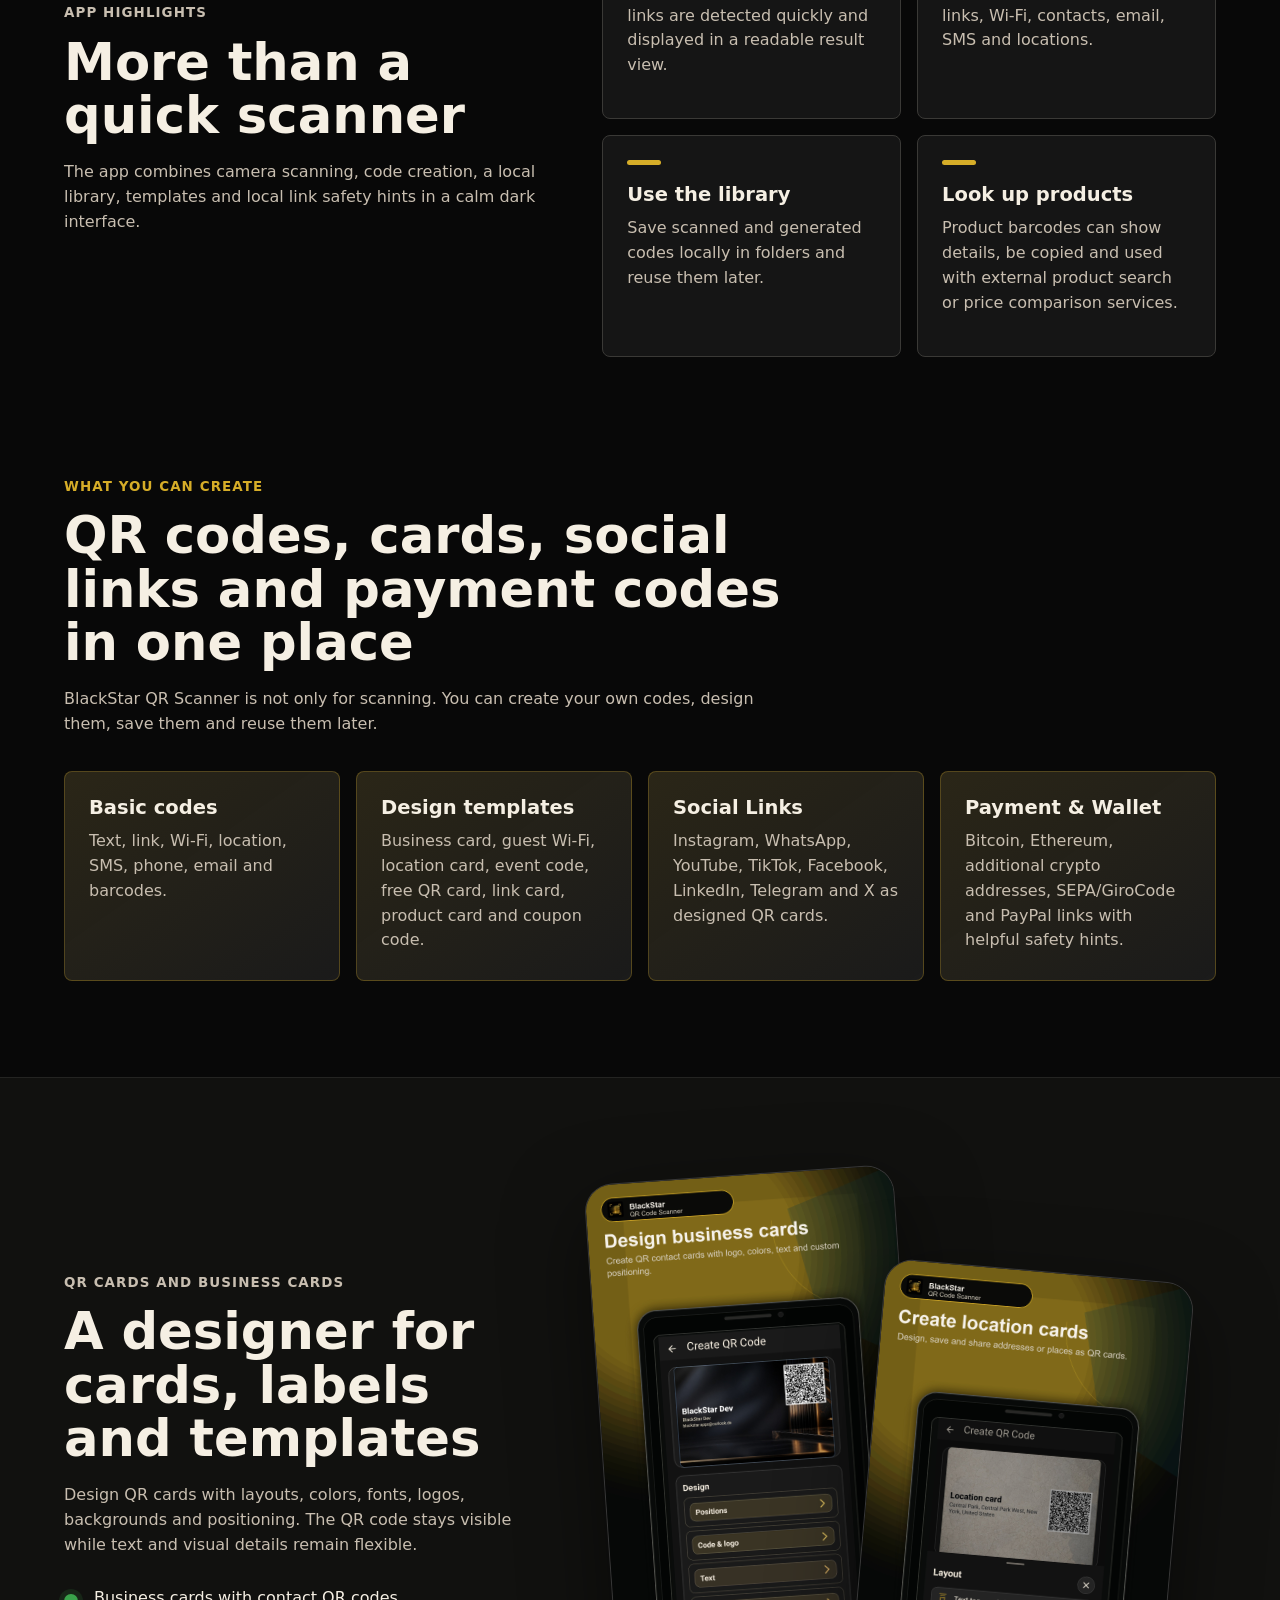
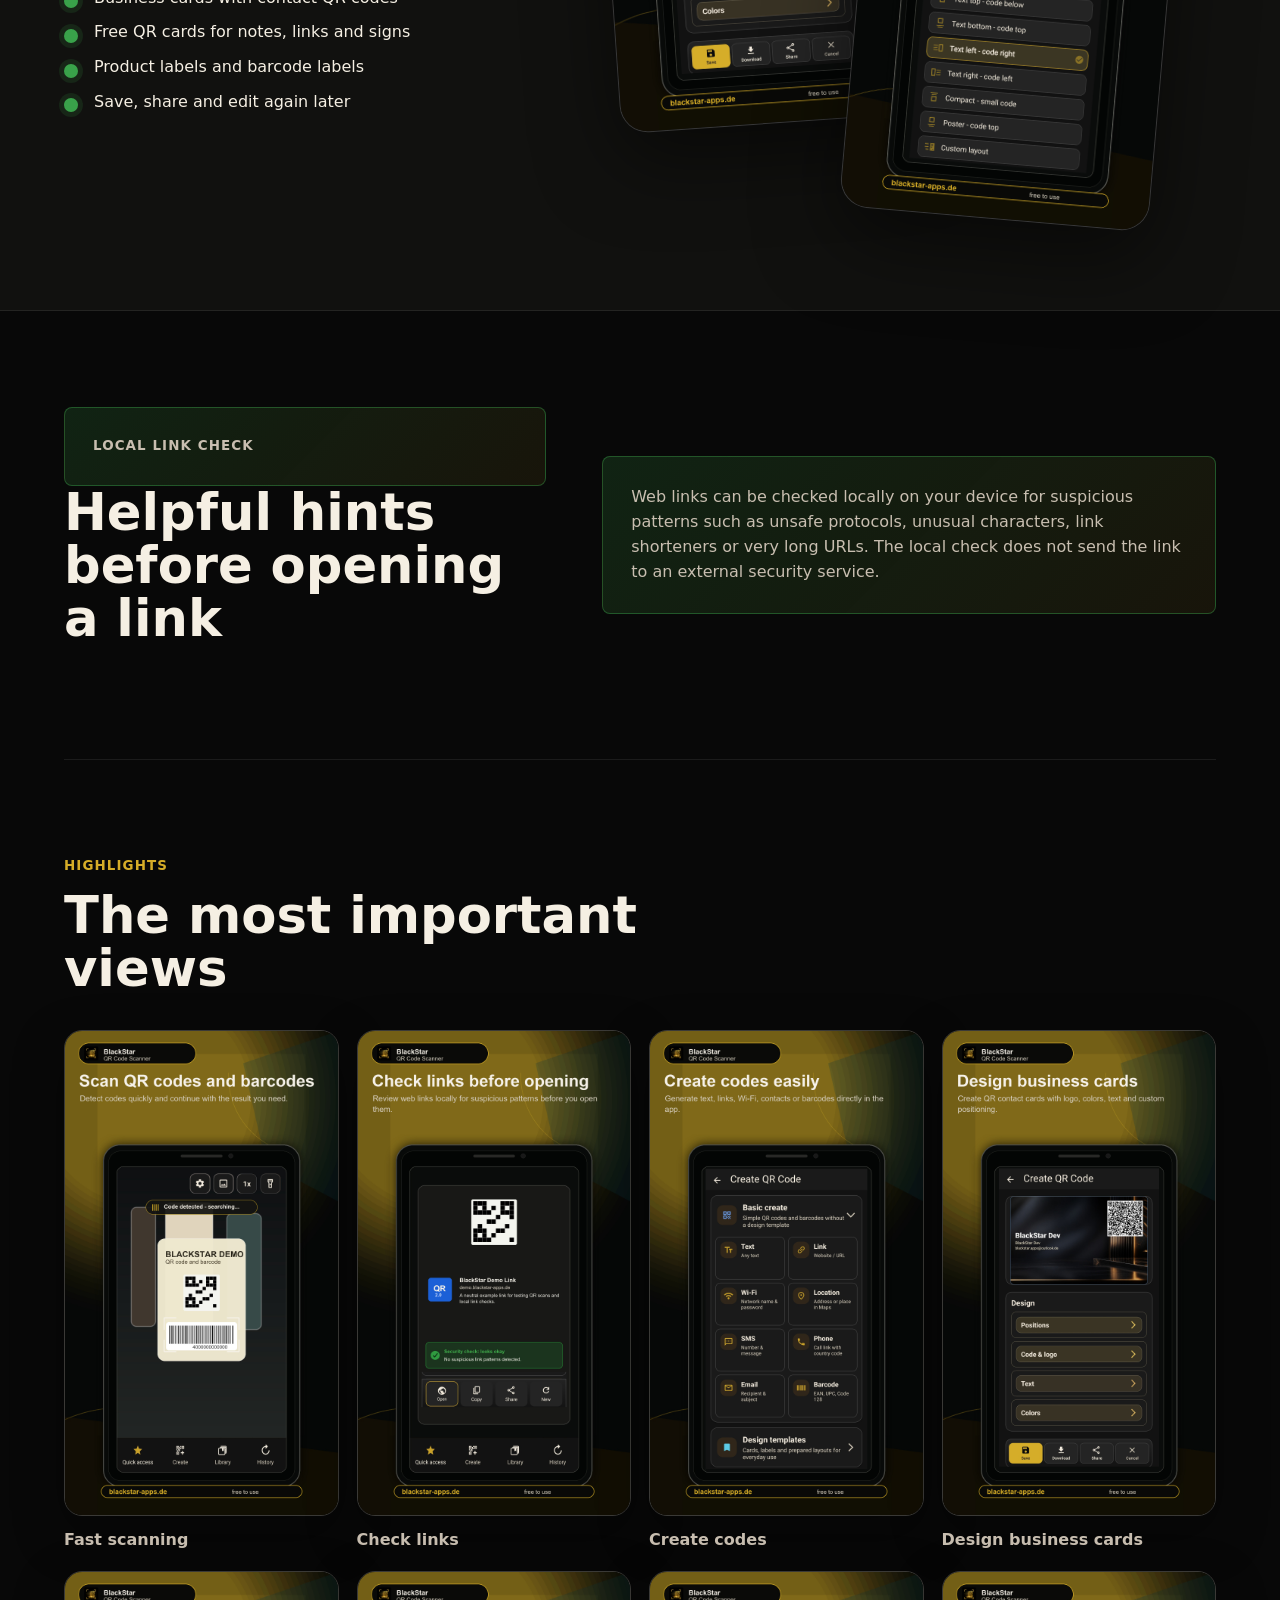
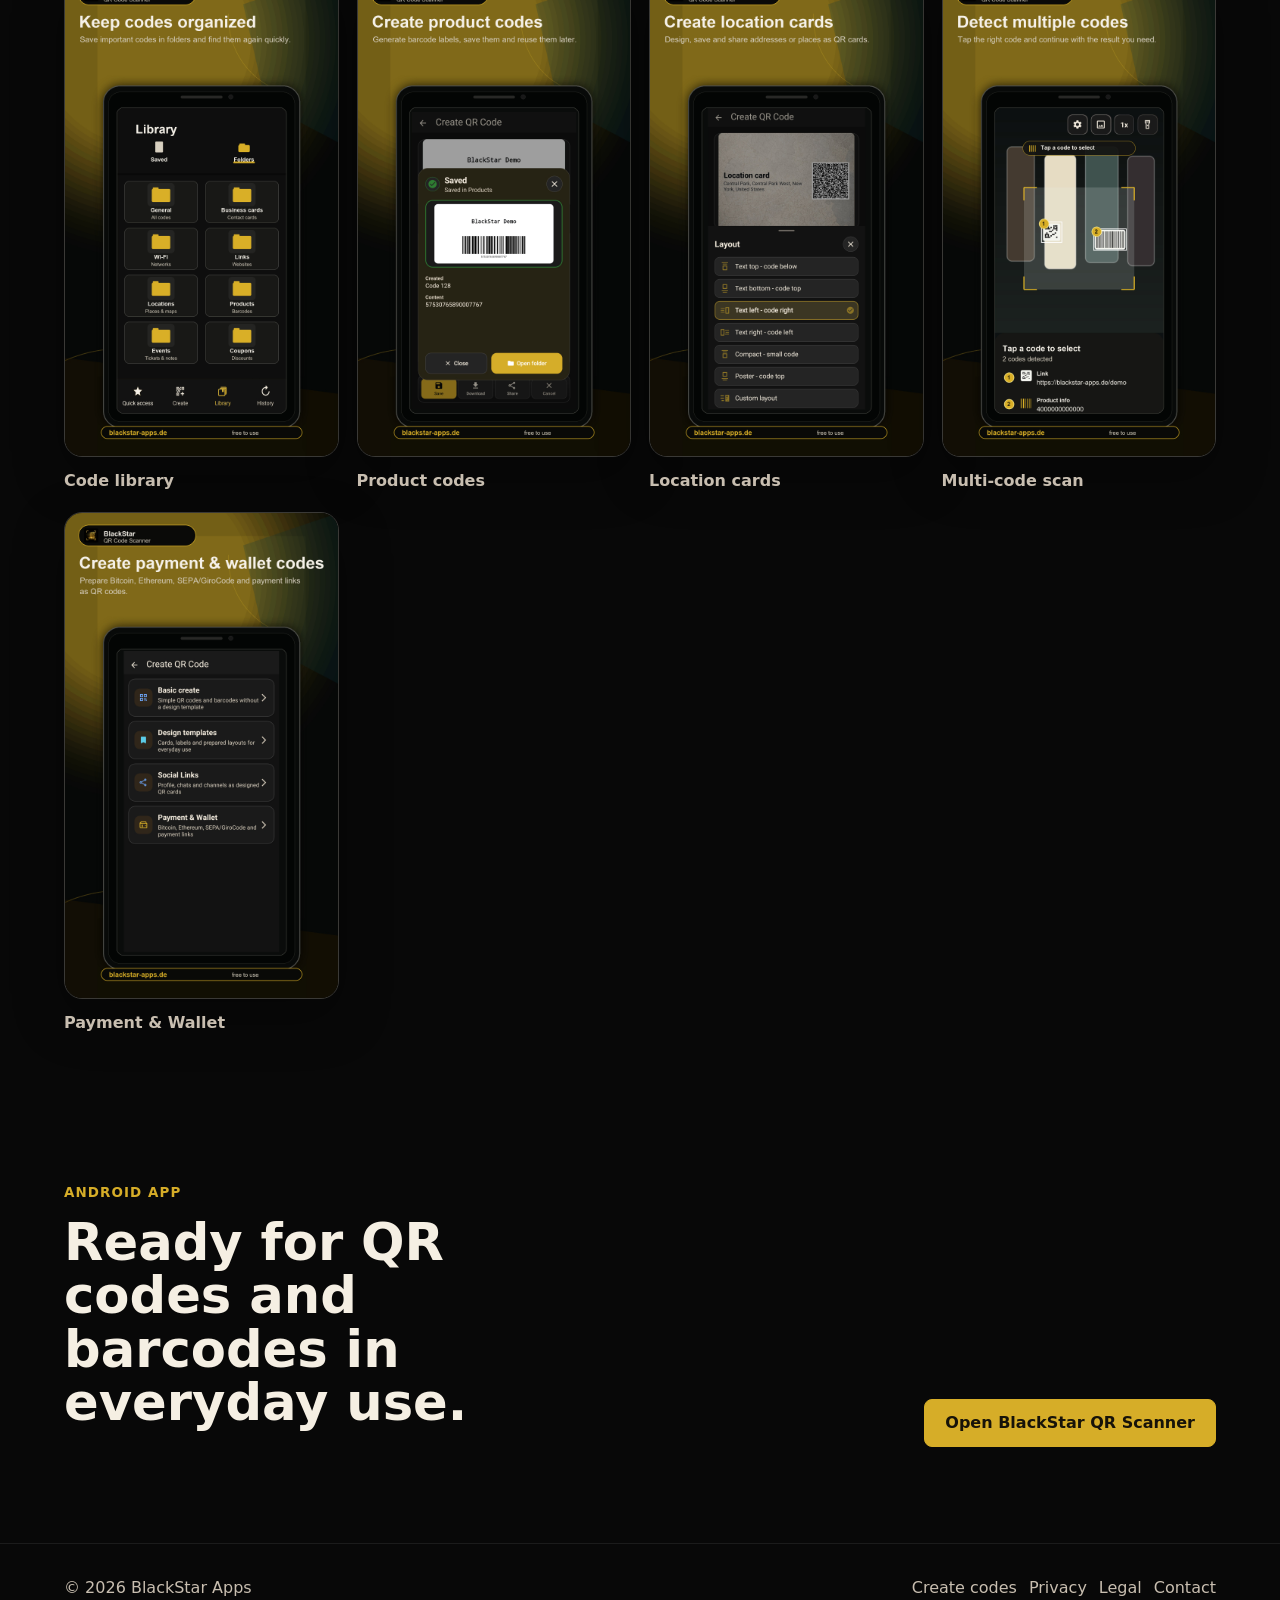
==== commit b2f082f5: "Update privacy policy for ad-free app" ====
--- a/en/index.html
+++ b/en/index.html
@@ -113,7 +113,7 @@
         </ul>
         <p class="free-note">
           <span>Free to use.</span>
-          <small>Subtle ads support ongoing development.</small>
+          <small>Ad-free to use. The app is continuously improved.</small>
         </p>
         <div class="hero-actions">
           <a class="button primary" href="https://play.google.com/store/apps/details?id=de.blackstar.qrscanner">View on Google Play</a>
